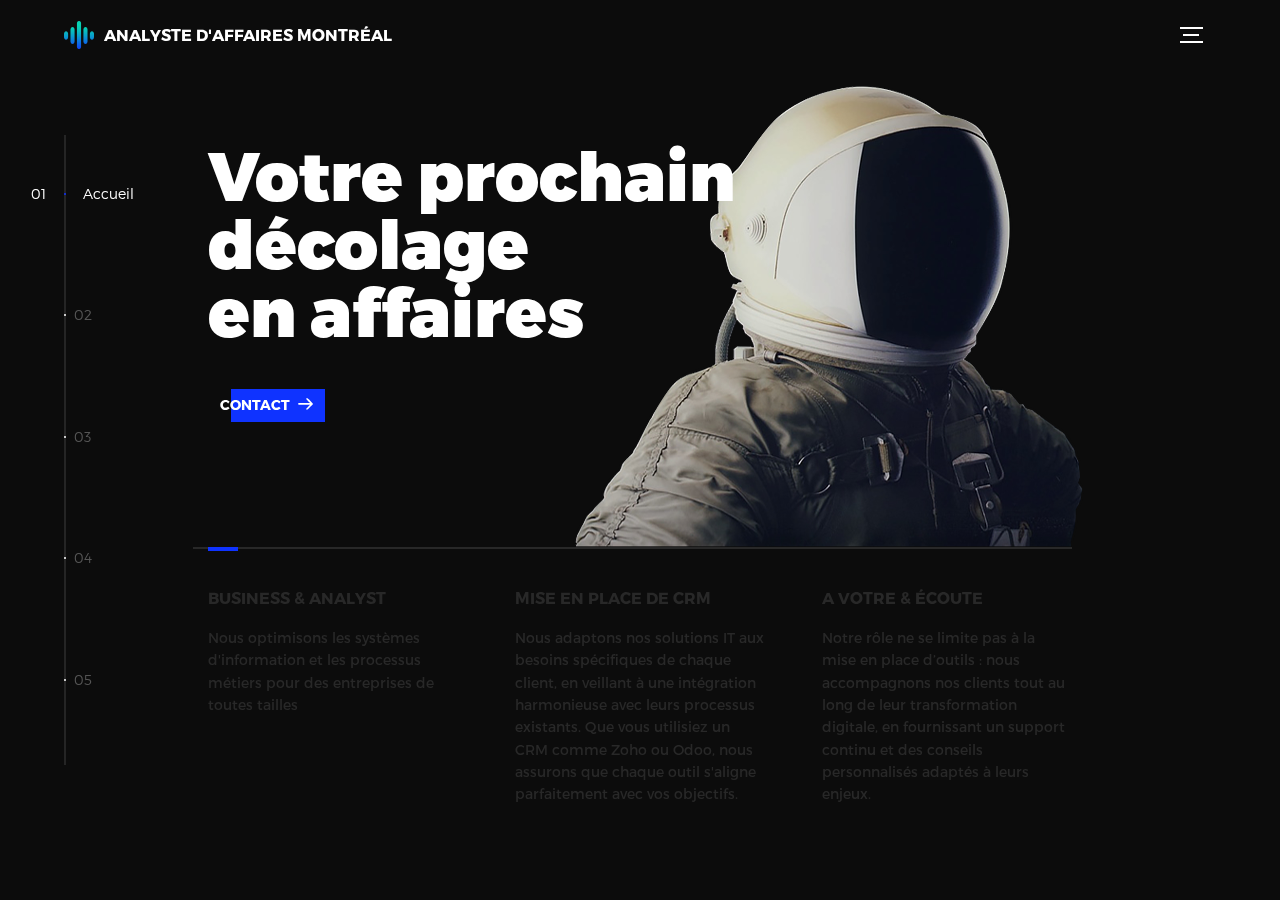
==== index.html @ 69282210 "Add files via upload" ====
<!DOCTYPE html>
<html lang="Fr">
<head>
  <script src="https://cdn-eu.pagesense.io/js/20104296096/259f0558a5354e7eaf4dfadb2c120dd2.js"></script>
  <title>Analyste d'affaires et management des données</title>
  <meta charset="utf-8">
  <meta name="viewport" content="width=device-width, initial-scale=1">
  <meta http-equiv="X-UA-Compatible" content="IE=edge">
  <meta name="description" content="Optimisation des données, business analyst, génération de leads, mise en place de CRM">
  <meta name="keywords" content="global, template, html, sass, jquery">
  <meta name="author" content="Bucky Maler">
  <link rel="icon" href="assets/img/favicon.png">
  <link rel="stylesheet" href="assets/css/main.css">
  <!-- Google tag (gtag.js) -->
<script async src="https://www.googletagmanager.com/gtag/js?id=AW-10962901552">
</script>
<script>
  window.dataLayer = window.dataLayer || [];
  function gtag(){dataLayer.push(arguments);}
  gtag('js', new Date());

  gtag('config', 'AW-10962901552');
</script>
</head>
<body>

<!-- notification for small viewports and landscape oriented smartphones -->
<div class="device-notification">
  <a class="device-notification--logo" href="#0">
    <img src="assets/img/favicon.png" alt="Global">
    <p>Analyste d'affaires
      Montréal</p>
  </a>
  <p class="device-notification--message">Nous proposons un accompagnement dans l'optimisation des données et la mise en place stratégique.</p>
</div>

<div class="perspective effect-rotate-left">
  <div class="container"><div class="outer-nav--return"></div>
    <div id="viewport" class="l-viewport">
      <div class="l-wrapper">
        <header class="header">
          <a class="header--logo" href="#0">
            <img src="assets/img/logo.png" alt="Global">
            <p>Analyste d'affaires
     Montréal</p>
          </a>
          <button class="header--cta cta">Contact</button>
          <div class="header--nav-toggle">
            <span></span>
          </div>
        </header>
        <nav class="l-side-nav">
          <ul class="side-nav">
            <li class="is-active"><span>Accueil</span></li>
            <li><span>Notre travail</span></li>
            <li><span>A propos</span></li>
            <li><span>Contact</span></li>
            <li><span>Nous embaucher</span></li>
          </ul>
        </nav>
        <ul class="l-main-content main-content">
          <li class="l-section section section--is-active">
            <div class="intro">
              <div class="intro--banner">
                <h1>Votre prochain<br>décolage<br>en affaires</h1>
                <button class="cta">Contact
                  <svg version="1.1" id="Layer_1" xmlns="http://www.w3.org/2000/svg" xmlns:xlink="http://www.w3.org/1999/xlink" x="0px" y="0px" viewBox="0 0 150 118" style="enable-background:new 0 0 150 118;" xml:space="preserve">
                  <g transform="translate(0.000000,118.000000) scale(0.100000,-0.100000)">
                    <path d="M870,1167c-34-17-55-57-46-90c3-15,81-100,194-211l187-185l-565-1c-431,0-571-3-590-13c-55-28-64-94-18-137c21-20,33-20,597-20h575l-192-193C800,103,794,94,849,39c20-20,39-29,61-29c28,0,63,30,298,262c147,144,272,271,279,282c30,51,23,60-219,304C947,1180,926,1196,870,1167z"/>
                  </g>
                  </svg>
                  <span class="btn-background"></span>
                </button>
                <img src="assets/img/introduction-visual.png" alt="Welcome">
              </div>
              <div class="intro--options">
                <a href="#0">
                  <h3>Business &amp; Analyst</h3>
                  <p> Nous optimisons les systèmes d'information et les processus métiers pour des entreprises de toutes tailles</p>
                </a>
                <a href="#0">
                  <h3>Mise en place de CRM </h3>
                  <p>Nous adaptons nos solutions IT aux besoins spécifiques de chaque client, en veillant à une intégration harmonieuse avec leurs processus existants. Que vous utilisiez un CRM comme Zoho ou Odoo, nous assurons que chaque outil s'aligne parfaitement avec vos objectifs.</p>
                </a>
                <a href="#0">
                  <h3>A votre &amp; écoute</h3>
                  <p>Notre rôle ne se limite pas à la mise en place d’outils : nous accompagnons nos clients tout au long de leur transformation digitale, en fournissant un support continu et des conseils personnalisés adaptés à leurs enjeux.</p>
                </a>
                
              </div>
            </div>
          </li>
          <li class="l-section section">
            <div class="work">
              <h2>Selected work</h2>
              <div class="work--lockup">
                <ul class="slider">
                  <li class="slider--item slider--item-left">
                    <a href="#0">
                      <div class="slider--item-image">
                        <img src="assets/img/space.jpg" alt="Space into CRM">
                      </div>
                      <p class="slider--item-title">Data Management</p>
                      <p class="slider--item-description">Optimisez la gestion de vos données avec notre service de data management. Nous collectons, structurons et sécurisons vos informations pour améliorer votre prise de décision. Grâce à des solutions avancées, exploitez pleinement votre data et gagnez en efficacité, en conformité et en performance pour une stratégie plus intelligente</p>
                    </a>
                  </li>
                  <li class="slider--item slider--item-center">
                    <a href="#0">
                      <div class="slider--item-image">
                        <img src="assets/img/telescopic-mirror-74034_1280.jpg" alt="Metiew and Smith">
                      </div>
                      <p class="slider--item-title">Génération de leads</p>
                      <p class="slider--item-description">Notre service de génération de leads vous aide à attirer des prospects qualifiés grâce à des stratégies innovantes. Nous utilisons le marketing digital, l’automatisation et des analyses précises pour optimiser votre acquisition client. Boostez votre croissance avec des leads pertinents et augmentez votre taux de conversion efficacement.</p>
                    </a>
                  </li>
                  <li class="slider--item slider--item-right">
                    <a href="#0">
                      <div class="slider--item-image">
                        <img src="assets/img/work-alex-nowak.jpg" alt="Alex Nowak">
                      </div>
                      <p class="slider--item-title">Implémentation d'outil</p>
                      <p class="slider--item-description">Facilitez la gestion de votre relation client avec notre service d’implémentation de CRM. Nous intégrons la solution adaptée à vos besoins, optimisons vos processus et formons vos équipes. Gagnez en efficacité, centralisez vos données et améliorez l’expérience client pour booster votre croissance</p>
                    </a>
                  </li>
                </ul>
                <div class="slider--prev">
                  <svg version="1.1" id="Layer_1" xmlns="http://www.w3.org/2000/svg" xmlns:xlink="http://www.w3.org/1999/xlink" x="0px" y="0px"
                  viewBox="0 0 150 118" style="enable-background:new 0 0 150 118;" xml:space="preserve">
                  <g transform="translate(0.000000,118.000000) scale(0.100000,-0.100000)">
                    <path d="M561,1169C525,1155,10,640,3,612c-3-13,1-36,8-52c8-15,134-145,281-289C527,41,562,10,590,10c22,0,41,9,61,29
                    c55,55,49,64-163,278L296,510h575c564,0,576,0,597,20c46,43,37,109-18,137c-19,10-159,13-590,13l-565,1l182,180
                    c101,99,187,188,193,199c16,30,12,57-12,84C631,1174,595,1183,561,1169z"/>
                  </g>
                  </svg>
                </div>
                <div class="slider--next">
                  <svg version="1.1" id="Layer_1" xmlns="http://www.w3.org/2000/svg" xmlns:xlink="http://www.w3.org/1999/xlink" x="0px" y="0px" viewBox="0 0 150 118" style="enable-background:new 0 0 150 118;" xml:space="preserve">
                  <g transform="translate(0.000000,118.000000) scale(0.100000,-0.100000)">
                    <path d="M870,1167c-34-17-55-57-46-90c3-15,81-100,194-211l187-185l-565-1c-431,0-571-3-590-13c-55-28-64-94-18-137c21-20,33-20,597-20h575l-192-193C800,103,794,94,849,39c20-20,39-29,61-29c28,0,63,30,298,262c147,144,272,271,279,282c30,51,23,60-219,304C947,1180,926,1196,870,1167z"/>
                  </g>
                  </svg>
                </div>
              </div>
            </div>
          </li>
          <li class="l-section section">
            <div class="about">
              <div class="about--banner">
                <h2>Nous<br>voulons<br>offrir<br>la donnée à tous</h2>
                <p>Nous sommes un regroupement de travailleurs autonomes engagés dans la démocratisation des données et l'innovation numérique. Notre mission est de rendre les technologies accessibles et performantes pour tous les types d'entreprises.</p>
                  <span>
                    <svg version="1.1" id="Layer_1" xmlns="http://www.w3.org/2000/svg" xmlns:xlink="http://www.w3.org/1999/xlink" x="0px" y="0px" viewBox="0 0 150 118" style="enable-background:new 0 0 150 118;" xml:space="preserve">
                    <g transform="translate(0.000000,118.000000) scale(0.100000,-0.100000)">
                      <path d="M870,1167c-34-17-55-57-46-90c3-15,81-100,194-211l187-185l-565-1c-431,0-571-3-590-13c-55-28-64-94-18-137c21-20,33-20,597-20h575l-192-193C800,103,794,94,849,39c20-20,39-29,61-29c28,0,63,30,298,262c147,144,272,271,279,282c30,51,23,60-219,304C947,1180,926,1196,870,1167z"/>
                    </g>
                    </svg>
                  </span>
                </a>
               <!--<img src="assets/img/about-visual.png" alt="About Us">--> 
              </div>
              <div class="about--options">
                <a href="#0">
                  <h3>Libre</h3>
                </a>
                <a href="#0">
                  <h3>Accessible </h3>
                </a>
                <a href="#0">
                  <h3>Ordonnée</h3>
                </a>
              </div>
            </div>
          </li>
          <li class="l-section section">
            <div class="contact">
              <div class="contact--lockup">
                <div class="modal">
                  <div class="modal--information">
                    <p>Analyste d'affaires Montreal</p>
                    <p>Montréal, Québec</p>
                    <a href="mailto:contact@analyzeandmanage.ca">contact@analyzeandmanage.ca</a>
                    <a href="tel:+1 438 238 9850">+1 438 238 9850</a>
                  </div>
                  <ul class="modal--options">
                    <!--<a href="#0">Bēhance</a></li>
                    <li><a href="#0">dribbble</a></li>
                    -->
                    <li><a href="mailto:contact@analyzeandmanage.ca">Contact Us</a></li>
                  </ul>
                </div>
              </div>
            </div>
          </li>
          <li class="l-section section">
            <div class="hire">
              <!-- checkout formspree.io for easy form setup -->

                <div id="zf_div_brzHd9XCqYKtQA5O-N_hSaB3RlD0xOIyDpKT5Q_lZ30"></div><script type="text/javascript">(function() {
                  try{
                  var f = document.createElement("iframe");
                  f.src = 'https://forms.zohopublic.eu/contactanalyzea1/form/BastienandCo/formperma/brzHd9XCqYKtQA5O-N_hSaB3RlD0xOIyDpKT5Q_lZ30?zf_rszfm=1';
                  f.style.border="none";
                  f.style.height="864px";
                  f.style.width="90%";
                  f.style.transition="all 0.5s ease";
                  f.setAttribute("aria-label", 'Bastien\x20and\x20Co.');
                  
                  var d = document.getElementById("zf_div_brzHd9XCqYKtQA5O-N_hSaB3RlD0xOIyDpKT5Q_lZ30");
                  d.appendChild(f);
                  window.addEventListener('message', function (){
                  var evntData = event.data;
                  if( evntData && evntData.constructor == String ){
                  var zf_ifrm_data = evntData.split("|");
                  if ( zf_ifrm_data.length == 2 || zf_ifrm_data.length == 3 ) {
                  var zf_perma = zf_ifrm_data[0];
                  var zf_ifrm_ht_nw = ( parseInt(zf_ifrm_data[1], 10) + 15 ) + "px";
                  var iframe = document.getElementById("zf_div_brzHd9XCqYKtQA5O-N_hSaB3RlD0xOIyDpKT5Q_lZ30").getElementsByTagName("iframe")[0];
                  if ( (iframe.src).indexOf('formperma') > 0 && (iframe.src).indexOf(zf_perma) > 0 ) {
                  var prevIframeHeight = iframe.style.height;
                  var zf_tout = false;
                  if( zf_ifrm_data.length == 3 ) {
                  iframe.scrollIntoView();
                  zf_tout = true;
                  }
                  if ( prevIframeHeight != zf_ifrm_ht_nw ) {
                  if( zf_tout ) {
                  setTimeout(function(){
                  iframe.style.height = zf_ifrm_ht_nw;
                  },500);
                  } else {
                  iframe.style.height = zf_ifrm_ht_nw;
                  }
                  }
                  }
                  }
                  }
                  }, false);
                  }catch(e){}
                  })();</script>

            </div>
          </li>
        </ul>
      </div>
    </div>
  </div>
  <ul class="outer-nav">
    <li class="is-active">Accueil</li>
    <li>Notre travail</li>
    <li>A propos</li>
    <li>Contact</li>
    <li>Nous embaucher</li>
  </ul>
</div>

<script src="https://ajax.googleapis.com/ajax/libs/jquery/2.2.4/jquery.min.js"></script>
<script>window.jQuery || document.write('<script src="assets/js/vendor/jquery-2.2.4.min.js"><\/script>')</script>
<script src="assets/js/functions-min.js"></script>
</body>
</html>
---- assets/css/main.css ----
@font-face{font-family:'Montserrat';src:url("fonts/Montserrat-Black.eot");src:local("☺"),url("fonts/Montserrat-Black.woff") format("woff"),url("fonts/Montserrat-Black.ttf") format("truetype"),url("fonts/Montserrat-Black.svg") format("svg");font-weight:900;font-style:normal}@font-face{font-family:'Montserrat';src:url("fonts/Montserrat-Bold.eot");src:local("☺"),url("fonts/Montserrat-Bold.woff") format("woff"),url("fonts/Montserrat-Bold.ttf") format("truetype"),url("fonts/Montserrat-Bold.svg") format("svg");font-weight:700;font-style:normal}@font-face{font-family:'Montserrat';src:url("fonts/Montserrat-Regular.eot");src:local("☺"),url("fonts/Montserrat-Regular.woff") format("woff"),url("fonts/Montserrat-Regular.ttf") format("truetype"),url("fonts/Montserrat-Regular.svg") format("svg");font-weight:400;font-style:normal}@font-face{font-family:'Montserrat';src:url("fonts/Montserrat-Light.eot");src:local("☺"),url("fonts/Montserrat-Light.woff") format("woff"),url("fonts/Montserrat-Light.ttf") format("truetype"),url("fonts/Montserrat-Light.svg") format("svg");font-weight:300;font-style:normal}/*! normalize.css v3.0.2 | MIT License | git.io/normalize */html{font-family:sans-serif;-ms-text-size-adjust:100%;-webkit-text-size-adjust:100%}body{margin:0}article,aside,details,figcaption,figure,footer,header,hgroup,main,menu,nav,section,summary{display:block}audio,canvas,progress,video{display:inline-block;vertical-align:baseline}audio:not([controls]){display:none;height:0}[hidden],template{display:none}a{background-color:transparent}a:active,a:hover{outline:0}abbr[title]{border-bottom:1px dotted}b,strong{font-weight:bold}dfn{font-style:italic}h1{font-size:2em;margin:0.67em 0}mark{background:#ff0;color:#000}small{font-size:80%}sub,sup{font-size:75%;line-height:0;position:relative;vertical-align:baseline}sup{top:-0.5em}sub{bottom:-0.25em}img{border:0}svg:not(:root){overflow:hidden}figure{margin:1em 40px}hr{box-sizing:content-box;height:0}pre{overflow:auto}code,kbd,pre,samp{font-family:monospace, monospace;font-size:1em}button,input,optgroup,select,textarea{color:inherit;font:inherit;margin:0}button{overflow:visible}button,select{text-transform:none}button,html input[type="button"],input[type="reset"],input[type="submit"]{-webkit-appearance:button;cursor:pointer}button[disabled],html input[disabled]{cursor:default}button::-moz-focus-inner,input::-moz-focus-inner{border:0;padding:0}input{line-height:normal}input[type="checkbox"],input[type="radio"]{box-sizing:border-box;padding:0}input[type="number"]::-webkit-inner-spin-button,input[type="number"]::-webkit-outer-spin-button{height:auto}input[type="search"]{-webkit-appearance:textfield;box-sizing:content-box}input[type="search"]::-webkit-search-cancel-button,input[type="search"]::-webkit-search-decoration{-webkit-appearance:none}fieldset{border:1px solid #c0c0c0;margin:0 2px;padding:0.35em 0.625em 0.75em}legend{border:0;padding:0}textarea{overflow:auto}optgroup{font-weight:bold}table{border-collapse:collapse;border-spacing:0}td,th{padding:0}::-moz-selection{background:#FFF498}::selection{background:#FFF498}::-moz-selection{background:#FFF498}img::-moz-selection{background:transparent}img::selection{background:transparent}img::-moz-selection{background:transparent}body{-webkit-tap-highlight-color:#FFF498}body{background-color:#0c0c0c;font-size:14px;line-height:1.6;font-family:"Montserrat",sans-serif;color:#fff;-webkit-font-smoothing:antialiased;-webkit-text-size-adjust:100%}.l-viewport{position:relative;width:100%;height:100vh;box-shadow:0 0 45px 5px rgba(0,0,0,0.85);overflow:hidden}.l-wrapper{position:relative;width:1440px;max-width:90%;height:100%;margin:0 auto}.l-side-nav{position:absolute;left:0;display:-webkit-box;display:-webkit-flex;display:-ms-flexbox;display:flex;height:100%;-webkit-box-align:center;-webkit-align-items:center;-ms-flex-align:center;align-items:center}.l-side-nav::before{content:"";position:absolute;top:50%;left:0;-webkit-transform:translateY(-50%);transform:translateY(-50%);width:2px;height:70%;max-height:750px;background-color:#555;opacity:.35;z-index:10}@media (max-width: 1180px){.l-side-nav{display:none}}.l-main-content{position:relative;width:100%;height:100%;margin:0;padding:0;list-style:none}.l-section{position:absolute;width:100%;height:100%}.device-notification{display:none;position:fixed;top:0;left:0;width:100%;height:100%;-webkit-box-orient:vertical;-webkit-box-direction:normal;-webkit-flex-direction:column;-ms-flex-direction:column;flex-direction:column;-webkit-box-align:center;-webkit-align-items:center;-ms-flex-align:center;-ms-grid-row-align:center;align-items:center;-webkit-box-pack:center;-webkit-justify-content:center;-ms-flex-pack:center;justify-content:center;background-color:#0c0c0c;z-index:12}.device-notification--logo{display:-webkit-box;display:-webkit-flex;display:-ms-flexbox;display:flex;-webkit-box-align:center;-webkit-align-items:center;-ms-flex-align:center;align-items:center;text-decoration:none;color:#fff}.device-notification--logo p{margin:0 0 0 10px;font-size:16px;font-weight:700;text-transform:uppercase}.device-notification--message{width:70%;margin:30px 0 0 0;font-weight:700;text-align:center}@media (max-width: 767px) and (min-width: 601px) and (max-height: 680px){.device-notification{display:-webkit-box;display:-webkit-flex;display:-ms-flexbox;display:flex}}@media (max-width: 600px) and (min-width: 480px) and (max-height: 580px){.device-notification{display:-webkit-box;display:-webkit-flex;display:-ms-flexbox;display:flex}}@media (max-width: 736px) and (min-width: 360px) and (orientation: landscape){.device-notification{display:-webkit-box;display:-webkit-flex;display:-ms-flexbox;display:flex}}@media(max-width: 359px){.device-notification{display:-webkit-box;display:-webkit-flex;display:-ms-flexbox;display:flex}}.section{opacity:0;visibility:hidden;-webkit-transition:opacity .4s ease-in-out,visibility 0s .4s;transition:opacity .4s ease-in-out,visibility 0s .4s}.section--is-active{opacity:1;visibility:visible;z-index:1;-webkit-transition:opacity .4s ease-in-out .4s;transition:opacity .4s ease-in-out .4s}.section--next{-webkit-transform:translateY(-45px);transform:translateY(-45px);-webkit-transition:-webkit-transform .4s ease-in-out;transition:-webkit-transform .4s ease-in-out;transition:transform .4s ease-in-out;transition:transform .4s ease-in-out, -webkit-transform .4s ease-in-out}.section--prev{-webkit-transform:translateY(45px);transform:translateY(45px);-webkit-transition:-webkit-transform .4s ease-in-out;transition:-webkit-transform .4s ease-in-out;transition:transform .4s ease-in-out;transition:transform .4s ease-in-out, -webkit-transform .4s ease-in-out}.header{position:absolute;top:0;left:0;display:-webkit-box;display:-webkit-flex;display:-ms-flexbox;display:flex;width:100%;height:70px;-webkit-box-align:center;-webkit-align-items:center;-ms-flex-align:center;align-items:center;-webkit-box-pack:justify;-webkit-justify-content:space-between;-ms-flex-pack:justify;justify-content:space-between;z-index:10}.header--logo{display:-webkit-box;display:-webkit-flex;display:-ms-flexbox;display:flex;-webkit-box-align:center;-webkit-align-items:center;-ms-flex-align:center;align-items:center;text-decoration:none;color:#fff}.header--logo p{margin:0 0 0 10px;font-size:16px;font-weight:700;text-transform:uppercase}.header--nav-toggle{display:-webkit-box;display:-webkit-flex;display:-ms-flexbox;display:flex;width:50px;height:50px;-webkit-box-orient:vertical;-webkit-box-direction:normal;-webkit-flex-direction:column;-ms-flex-direction:column;flex-direction:column;-webkit-box-align:center;-webkit-align-items:center;-ms-flex-align:center;align-items:center;-webkit-box-pack:center;-webkit-justify-content:center;-ms-flex-pack:center;justify-content:center;cursor:pointer}.header--nav-toggle span,.header--nav-toggle::before,.header--nav-toggle::after{content:"";position:relative;width:16px;height:2px;background-color:#fff}.header--nav-toggle::before{bottom:5px;width:23px}.header--nav-toggle::after{top:5px;width:23px}.header--cta{position:absolute;top:50%;left:50%;-webkit-transform:translate(-50%, -50%);transform:translate(-50%, -50%);padding:0 20px;line-height:30px;text-decoration:none;color:#fff;font-weight:700;text-transform:uppercase;background-color:#0f33ff;border:none;opacity:0;visibility:hidden;-webkit-transition:opacity .4s ease-in-out,visibility 0s .4s;transition:opacity .4s ease-in-out,visibility 0s .4s}.header--cta:focus{outline:none}.header--cta.is-active{opacity:1;visibility:visible;-webkit-transition:opacity .4s ease-in-out .4s;transition:opacity .4s ease-in-out .4s}@media (max-width: 767px){.header--cta{display:none}}.side-nav{position:relative;display:-webkit-box;display:-webkit-flex;display:-ms-flexbox;display:flex;width:100px;height:70%;max-height:750px;-webkit-box-orient:vertical;-webkit-box-direction:normal;-webkit-flex-direction:column;-ms-flex-direction:column;flex-direction:column;-webkit-justify-content:space-around;-ms-flex-pack:distribute;justify-content:space-around;margin:0;padding:0;list-style-position:inside;z-index:10}.side-nav>li{position:relative;top:-5px;color:#fff;font-size:6px;cursor:pointer}.side-nav>li span{position:relative;top:3px;left:10px;color:#fff;font-size:14px;font-weight:300;opacity:0;visibility:hidden}.side-nav>li::before{position:absolute;top:3px;left:10px;color:#555;font-size:14px;font-weight:300}.side-nav li:nth-child(1)::before{content:"01"}.side-nav li:nth-child(2)::before{content:"02"}.side-nav li:nth-child(3)::before{content:"03"}.side-nav li:nth-child(4)::before{content:"04"}.side-nav li:nth-child(5)::before{content:"05"}.side-nav li.is-active{color:#0f33ff;-webkit-transition:color .4s ease-in-out;transition:color .4s ease-in-out}.side-nav li.is-active span{opacity:1;visibility:visible;-webkit-transition:opacity .4s ease-in-out;transition:opacity .4s ease-in-out}.side-nav li.is-active::before{left:-33px;color:#fff}.intro{position:relative;display:-webkit-box;display:-webkit-flex;display:-ms-flexbox;display:flex;width:900px;max-width:75%;height:100%;-webkit-box-orient:vertical;-webkit-box-direction:normal;-webkit-flex-direction:column;-ms-flex-direction:column;flex-direction:column;-webkit-box-pack:center;-webkit-justify-content:center;-ms-flex-pack:center;justify-content:center;margin:0 auto}@media (max-width: 1180px){.intro{max-width:100%}}.intro--banner{position:relative;height:475px}.intro--banner::before{content:"";position:absolute;bottom:20px;left:-15px;right:0;height:2px;background-color:#282828}.intro--banner::after{content:"";position:absolute;bottom:18px;left:0;width:30px;height:4px;background-color:#0f33ff}.intro--banner h1{position:relative;font-size:68px;font-weight:900;line-height:1;z-index:1}.intro--banner button{position:relative;padding:5px 17px 5px 12px;font-weight:700;text-transform:uppercase;background-color:transparent;border:none}.intro--banner button .btn-background{position:absolute;top:0;left:23px;right:0;height:100%;background-color:#0f33ff;z-index:-1;-webkit-transition:left .2s ease-in-out;transition:left .2s ease-in-out}.intro--banner button:hover .btn-background{left:0}.intro--banner button:focus{outline:none}.intro--banner button svg{position:relative;left:5px;width:15px;fill:#fff}.intro--banner img{position:absolute;bottom:21px;right:-12px}.intro--options{display:-webkit-box;display:-webkit-flex;display:-ms-flexbox;display:flex;-webkit-box-pack:justify;-webkit-justify-content:space-between;-ms-flex-pack:justify;justify-content:space-between;margin:0;padding:0;list-style:none}.intro--options>a{max-width:250px;text-decoration:none;color:#282828;-webkit-transition:color .2s ease-in-out;transition:color .2s ease-in-out}.intro--options>a:hover{color:#fff}.intro--options h3{font-size:16px;text-transform:uppercase}.intro--options p{margin-bottom:0}@media (max-width: 900px){.intro--banner{height:380px}.intro--banner h1{font-size:55px}.intro--banner img{width:430px}.intro--options>a{margin-right:30px}.intro--options>a:last-child{margin-right:0}}@media (max-width: 767px){.intro--banner{height:305px}.intro--banner h1{font-size:44px}.intro--banner img{width:330px}.intro--options{display:block}.intro--options>a{display:block;max-width:100%;margin:0 0 30px 0}.intro--options>a:last-child{margin-bottom:0}}@media (max-width: 600px){.intro--banner{height:360px}.intro--banner h1{font-size:55px}.intro--banner img{display:none}}@media (max-width: 600px) and (max-height: 750px){.intro--banner{height:auto}.intro--banner::before,.intro--banner::after{display:none}.intro--banner h1{margin-top:0}.intro--options{display:none}}.work{position:relative;display:-webkit-box;display:-webkit-flex;display:-ms-flexbox;display:flex;width:960px;max-width:80%;height:100%;-webkit-box-orient:vertical;-webkit-box-direction:normal;-webkit-flex-direction:column;-ms-flex-direction:column;flex-direction:column;-webkit-box-pack:center;-webkit-justify-content:center;-ms-flex-pack:center;justify-content:center;margin:0 auto}@media (max-width: 1180px){.work{max-width:100%}}.work h2{margin:0 0 20px 0;font-size:30px;text-align:center}.work--lockup{position:relative}.work--lockup .slider{position:relative;display:-webkit-box;display:-webkit-flex;display:-ms-flexbox;display:flex;width:80%;margin:0 auto;padding:0;list-style:none}.work--lockup .slider--item{position:absolute;display:none;text-align:center}.work--lockup .slider--item a{text-decoration:none;color:#858585}.work--lockup .slider--item-title{margin-top:10px;font-size:12px;font-weight:700;text-transform:uppercase}.work--lockup .slider--item-description{display:none;max-width:250px;margin:0 auto}.work--lockup .slider--item-image{width:150px;height:150px;margin:0 auto;border-radius:50%;overflow:hidden}.work--lockup .slider--item-image img{width:100%}.work--lockup .slider--item-left{top:50%;left:0;-webkit-transform:translateY(-50%);transform:translateY(-50%);display:block}.work--lockup .slider--item-right{top:50%;right:0;-webkit-transform:translateY(-50%);transform:translateY(-50%);display:block}.work--lockup .slider--item-center{position:relative;top:30px;left:50%;-webkit-transform:translateX(-50%);transform:translateX(-50%);display:block}.work--lockup .slider--item-center a{color:#fff}.work--lockup .slider--item-center .slider--item-title{margin-top:25px;font-size:16px}.work--lockup .slider--item-center .slider--item-description{display:block}.work--lockup .slider--item-center .slider--item-image{width:300px;height:300px}.work--lockup .slider--next,.work--lockup .slider--prev{position:absolute;top:160px;display:-webkit-box;display:-webkit-flex;display:-ms-flexbox;display:flex;width:50px;height:50px;-webkit-box-align:center;-webkit-align-items:center;-ms-flex-align:center;align-items:center;-webkit-box-pack:center;-webkit-justify-content:center;-ms-flex-pack:center;justify-content:center;background-color:#282828;border-radius:50%;cursor:pointer}.work--lockup .slider--next svg,.work--lockup .slider--prev svg{width:20px;fill:#fff}.work--lockup .slider--next{right:0}.work--lockup .slider--prev{left:0}@media (max-width: 900px){.work--lockup .slider--item-image{width:120px;height:120px}.work--lockup .slider--item-center .slider--item-image{width:240px;height:240px}.work--lockup .slider--next,.work--lockup .slider--prev{top:130px}}@media (max-width: 767px){.work--lockup .slider{width:75%}.work--lockup .slider--item-image{width:90px;height:90px}.work--lockup .slider--item-center .slider--item-image{width:190px;height:190px}.work--lockup .slider--next,.work--lockup .slider--prev{top:105px}}@media (max-width: 600px){.work--lockup .slider{width:auto}.work--lockup .slider--item-left,.work--lockup .slider--item-right{display:none}}.about{position:relative;display:-webkit-box;display:-webkit-flex;display:-ms-flexbox;display:flex;width:900px;max-width:75%;height:100%;-webkit-box-orient:vertical;-webkit-box-direction:normal;-webkit-flex-direction:column;-ms-flex-direction:column;flex-direction:column;-webkit-box-pack:center;-webkit-justify-content:center;-ms-flex-pack:center;justify-content:center;margin:0 auto}@media (max-width: 1180px){.about{max-width:100%}}.about--banner{position:relative;height:475px}.about--banner::before{content:"";position:absolute;top:20px;left:200px;-webkit-transform:rotate(-25deg);transform:rotate(-25deg);border:5px solid #0f33ff;border-right-color:transparent;border-bottom-color:transparent}.about--banner::after{content:"";position:absolute;top:75px;left:400px;-webkit-transform:rotate(45deg);transform:rotate(45deg);width:10px;height:10px;background-color:#0f33ff}.about--banner h2{position:relative;margin-top:35px;font-size:68px;font-weight:900;line-height:1;z-index:1}.about--banner h2::before{content:"";position:absolute;top:60px;left:268px;width:30px;height:30px;background-color:#0f33ff;border-radius:50%}.about--banner h2::after{content:"";position:absolute;top:255px;left:255px;width:10px;height:10px;background-color:#0f33ff}.about--banner a{padding:5px 17px 5px 0;text-decoration:none;color:#fff;font-weight:700;text-transform:uppercase;background-color:transparent}.about--banner a:hover svg{left:10px}.about--banner a svg{position:relative;left:5px;width:15px;fill:#fff;-webkit-transition:left .2s ease-in-out;transition:left .2s ease-in-out}.about--banner img{position:absolute;bottom:-90px;right:-12px}.about--options{display:-webkit-box;display:-webkit-flex;display:-ms-flexbox;display:flex;max-width:600px;-webkit-box-pack:justify;-webkit-justify-content:space-between;-ms-flex-pack:justify;justify-content:space-between;margin:0;padding:0;list-style:none}.about--options>a{position:relative;width:150px;height:75px;text-decoration:none;color:#fff;border:10px solid #0f33ff;background-position:center;background-size:cover;background-repeat:no-repeat}.about--options>a:nth-child(1){background-image:url("../img/about-winners.jpg")}.about--options>a:nth-child(2){background-image:url("../img/about-philosophy.jpg")}.about--options>a:nth-child(3){background-image:url("../img/about-history.jpg")}.about--options>a:hover h3{bottom:-50px}.about--options h3{position:absolute;bottom:-38px;left:10px;font-size:16px;text-transform:uppercase;-webkit-transition:bottom .2s ease-in-out,left .2s ease-in-out;transition:bottom .2s ease-in-out,left .2s ease-in-out}@media (max-width: 767px){.about--banner{height:305px}.about--banner::before{top:0;left:125px}.about--banner::after{top:35px;left:260px}.about--banner h2{margin-top:10px;font-size:44px}.about--banner h2::before{top:28px;left:168px}.about--banner h2::after{top:163px;left:163px}.about--banner img{width:315px}}@media (max-width: 600px){.about--banner{height:auto}.about--banner::before{left:155px}.about--banner::after{left:310px}.about--banner h2{margin-top:0;font-size:55px}.about--banner h2::before{top:43px;left:214px}.about--banner h2::after{top:205px;left:205px}.about--banner img{display:none}.about--options{display:none}}.contact{position:fixed;top:0;left:0;width:100%;height:100%;background-image:url("../img/test.png");background-position:center;background-size:cover;background-repeat:no-repeat}.contact--lockup{position:relative;display:-webkit-box;display:-webkit-flex;display:-ms-flexbox;display:flex;width:900px;max-width:75%;height:100%;-webkit-box-align:center;-webkit-align-items:center;-ms-flex-align:center;align-items:center;-webkit-box-pack:end;-webkit-justify-content:flex-end;-ms-flex-pack:end;justify-content:flex-end;margin:0 auto}@media (max-width: 1180px){.contact--lockup{max-width:90%}}@media (max-width: 767px){.contact--lockup{-webkit-box-pack:center;-webkit-justify-content:center;-ms-flex-pack:center;justify-content:center}}.contact--lockup .modal{padding:45px 45px;text-align:center;background-color:#0c0c0c;box-shadow:0 0 30px 0 rgba(0,0,0,0.75)}.contact--lockup .modal--information p,.contact--lockup .modal--information a{display:block;margin:14px 0;text-decoration:none;color:#fff;font-weight:700}.contact--lockup .modal--information p{margin-top:0}.contact--lockup .modal--options{margin:0;padding:0;list-style:none}.contact--lockup .modal--options>li{width:130px;margin:0 auto 25px auto}.contact--lockup .modal--options li:nth-child(1){background-color:#1769ff}.contact--lockup .modal--options li:nth-child(2){background-color:#ea4c89}.contact--lockup .modal--options li:nth-child(3){margin-bottom:0;background-color:#0f33ff;text-transform:uppercase}.contact--lockup .modal--options a{display:block;width:100%;padding:8px 0;text-decoration:none;color:#fff;font-weight:700}.hire{position:relative;display:-webkit-box;display:-webkit-flex;display:-ms-flexbox;display:flex;width:700px;max-width:75%;height:100%;-webkit-box-orient:vertical;-webkit-box-direction:normal;-webkit-flex-direction:column;-ms-flex-direction:column;flex-direction:column;-webkit-box-pack:center;-webkit-justify-content:center;-ms-flex-pack:center;justify-content:center;margin:0 auto}@media (max-width: 1180px){.hire{max-width:100%}}.hire h2{margin:0 0 20px 0;font-size:30px;text-align:center}.work-request{display:-webkit-box;display:-webkit-flex;display:-ms-flexbox;display:flex;width:100%;-webkit-box-orient:vertical;-webkit-box-direction:normal;-webkit-flex-direction:column;-ms-flex-direction:column;flex-direction:column;-webkit-box-align:center;-webkit-align-items:center;-ms-flex-align:center;align-items:center;color:#fff}.work-request input[type="submit"]{width:400px;max-width:100%;line-height:50px;font-size:16px;font-weight:700;text-transform:uppercase;background-color:#0f33ff;border:none;border-radius:0}.work-request input[type="submit"]:focus{outline:none}.work-request--options{display:-webkit-box;display:-webkit-flex;display:-ms-flexbox;display:flex;width:100%;-webkit-box-orient:vertical;-webkit-box-direction:normal;-webkit-flex-direction:column;-ms-flex-direction:column;flex-direction:column;-webkit-box-align:center;-webkit-align-items:center;-ms-flex-align:center;align-items:center;margin:30px 0}.work-request--options .options-a{display:-webkit-box;display:-webkit-flex;display:-ms-flexbox;display:flex;width:100%;-webkit-box-pack:justify;-webkit-justify-content:space-between;-ms-flex-pack:justify;justify-content:space-between}.work-request--options .options-b{display:-webkit-box;display:-webkit-flex;display:-ms-flexbox;display:flex;width:72%;-webkit-flex-wrap:wrap;-ms-flex-wrap:wrap;flex-wrap:wrap;-webkit-justify-content:space-around;-ms-flex-pack:distribute;justify-content:space-around}.work-request--options label{display:block;width:200px;margin-bottom:30px;line-height:50px;font-size:16px;font-weight:700;text-align:center;border:2px solid #fff;cursor:pointer;-webkit-transition:background-color .2s ease-in-out,border-color .2s ease-in-out;transition:background-color .2s ease-in-out,border-color .2s ease-in-out}.work-request--options label svg{position:relative;left:-5px;width:0;fill:#fff;-webkit-transition:width .2s ease-in-out;transition:width .2s ease-in-out}.work-request--options input[type="checkbox"]{display:none}.work-request--options input[type="checkbox"]:checked+label{background-color:#0f33ff;border-color:#0f33ff}.work-request--options input[type="checkbox"]:checked+label svg{width:15px}.work-request--information{display:-webkit-box;display:-webkit-flex;display:-ms-flexbox;display:flex;width:100%;-webkit-box-pack:justify;-webkit-justify-content:space-between;-ms-flex-pack:justify;justify-content:space-between;margin-bottom:60px}.work-request--information .information-name,.work-request--information .information-email{position:relative;width:45%;height:50px;font-size:30px;font-weight:300}.work-request--information input[type="text"],.work-request--information input[type="email"]{width:100%;padding:0 0 5px 0;background-color:transparent;border:none;border-bottom:1px solid #fff;border-radius:0}.work-request--information input[type="text"]:focus,.work-request--information input[type="email"]:focus{outline:none;background-color:#0c0c0c}.work-request--information label{position:absolute;top:0;left:0;pointer-events:none;-webkit-transition:top .2s ease-in-out,font-size .2s ease-in-out;transition:top .2s ease-in-out,font-size .2s ease-in-out}.work-request--information input:focus+label,.work-request--information input.has-value+label{top:-15px;font-size:14px}@media (max-width: 767px){.work-request--options{-webkit-box-orient:horizontal;-webkit-box-direction:normal;-webkit-flex-direction:row;-ms-flex-direction:row;flex-direction:row;-webkit-justify-content:space-around;-ms-flex-pack:distribute;justify-content:space-around}.work-request--options .options-a,.work-request--options .options-b{display:block;width:auto}}@media (max-width: 600px){.work-request--options{margin:20px 0}}@media (max-width: 600px) and (max-width: 415px){.work-request--options{-webkit-box-pack:justify;-webkit-justify-content:space-between;-ms-flex-pack:justify;justify-content:space-between}}@media (max-width: 600px){.work-request--options label{width:150px;margin-bottom:15px;font-size:14px}.work-request--options input[type="checkbox"]:checked+label svg{width:12px}.work-request--information{margin-bottom:30px}.work-request--information .information-name,.work-request--information .information-email{height:40px;font-size:24px}}.perspective{position:relative;width:100%;height:100%;overflow:hidden}.perspective--modalview{position:fixed;-webkit-perspective:1500px;perspective:1500px}.container{position:relative;-webkit-transform:translateZ(0) translateX(0) rotateY(0deg);transform:translateZ(0) translateX(0) rotateY(0deg);min-height:100%;outline:30px solid #0f33ff;-webkit-transition:-webkit-transform .4s;transition:-webkit-transform .4s;transition:transform .4s;transition:transform .4s, -webkit-transform .4s}.modalview .container{position:absolute;width:100%;height:100%;overflow:hidden;-webkit-backface-visibility:hidden;backface-visibility:hidden}.effect-rotate-left .container{-webkit-transform-origin:0% 50%;transform-origin:0% 50%;-webkit-transition:-webkit-transform .4s;transition:-webkit-transform .4s;transition:transform .4s;transition:transform .4s, -webkit-transform .4s}.effect-rotate-left--animate .container{-webkit-transform:translateZ(-1800px) translateX(-50%) rotateY(45deg);transform:translateZ(-1800px) translateX(-50%) rotateY(45deg);outline:30px solid #0f33ff}.outer-nav{position:absolute;top:50%;left:55%;-webkit-transform:translateY(-50%);transform:translateY(-50%);-webkit-transform-style:preserve-3d;transform-style:preserve-3d;margin:0;padding:0;list-style:none;text-align:center;visibility:hidden;-webkit-transition:visibility 0s .2s;transition:visibility 0s .2s}.outer-nav.is-vis{visibility:visible}.outer-nav--return{position:absolute;top:0;left:0;width:100%;height:100%;display:none;cursor:pointer;z-index:11}.outer-nav--return.is-vis{display:block}.outer-nav>li{-webkit-transform-style:preserve-3d;transform-style:preserve-3d;-webkit-transform:translateX(350px) translateZ(-1000px);transform:translateX(350px) translateZ(-1000px);font-size:55px;font-weight:900;opacity:0;cursor:pointer;-webkit-transition:opacity .2s,-webkit-transform .2s;transition:opacity .2s,-webkit-transform .2s;transition:transform .2s,opacity .2s;transition:transform .2s,opacity .2s,-webkit-transform .2s}.outer-nav>li.is-vis{-webkit-transform:translateX(0) translateZ(0);transform:translateX(0) translateZ(0);opacity:1;-webkit-transition:opacity .4s,-webkit-transform .4s;transition:opacity .4s,-webkit-transform .4s;transition:transform .4s,opacity .4s;transition:transform .4s,opacity .4s,-webkit-transform .4s}.outer-nav>li::before{content:"";position:absolute;top:50%;left:50%;-webkit-transform:translate(-50%, -25%);transform:translate(-50%, -25%);width:110%;height:15px;opacity:0;background-color:#0f33ff}.outer-nav>li.is-active::before{opacity:1}@media (max-width: 767px){.outer-nav>li{font-size:44px}}@media (max-width: 600px){.outer-nav>li{font-size:34px}}.outer-nav li.is-vis:nth-child(2){-webkit-transition-delay:.04s;transition-delay:.04s}.outer-nav li.is-vis:nth-child(3){-webkit-transition-delay:.08s;transition-delay:.08s}.outer-nav li.is-vis:nth-child(4){-webkit-transition-delay:.12s;transition-delay:.12s}.outer-nav li.is-vis:nth-child(5){-webkit-transition-delay:.16s;transition-delay:.16s}
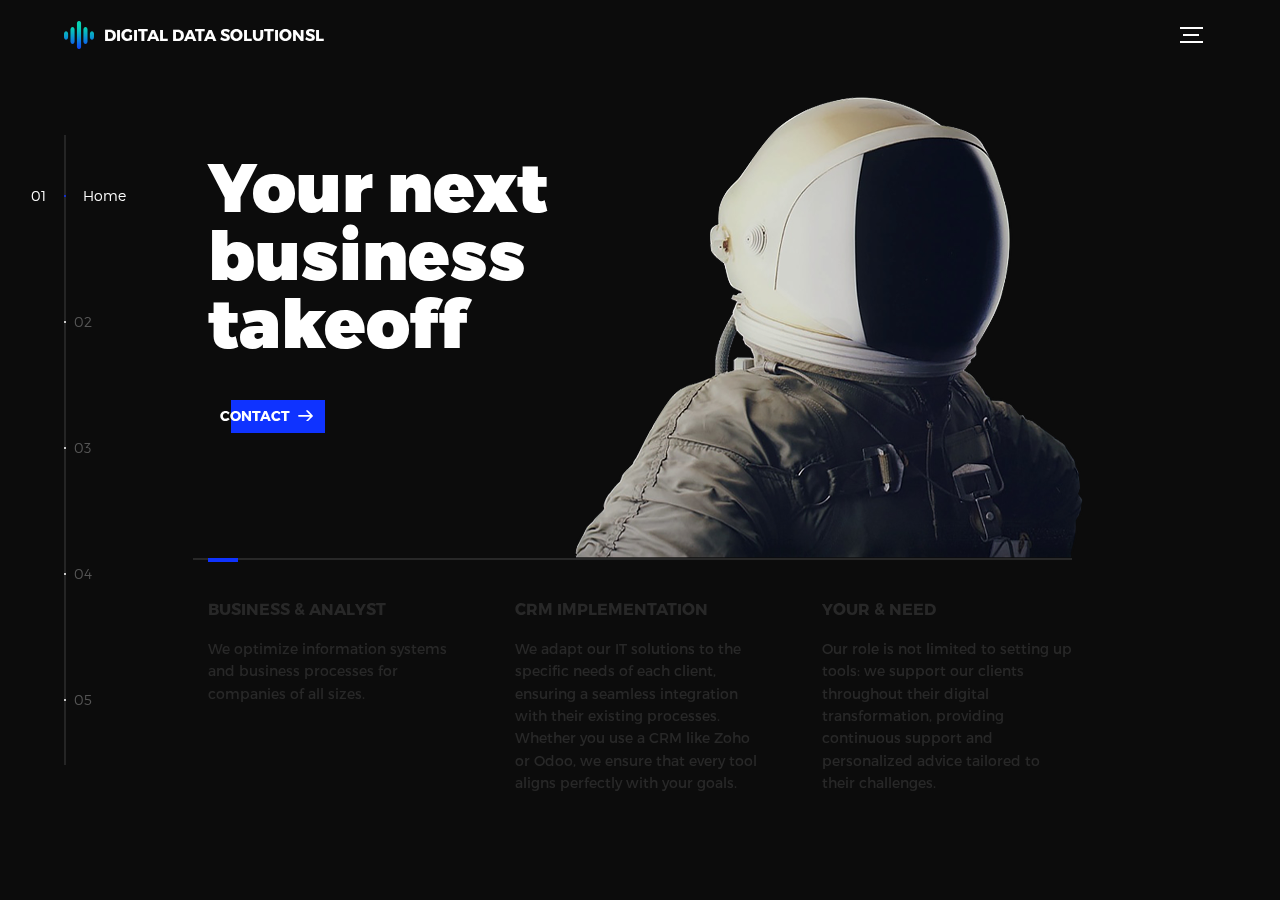
==== commit 42ecf1c6: "Add files via upload" ====
--- a/index.html
+++ b/index.html
@@ -1,7 +1,16 @@
 <!DOCTYPE html>
-<html lang="Fr">
+<html lang="fr">
 <head>
-  <script src="https://cdn-eu.pagesense.io/js/20104296096/259f0558a5354e7eaf4dfadb2c120dd2.js"></script>
+  <!-- Google tag (gtag.js) -->
+<script async src="https://www.googletagmanager.com/gtag/js?id=G-SS8JYD6P8V"></script>
+<script>
+  window.dataLayer = window.dataLayer || [];
+  function gtag(){dataLayer.push(arguments);}
+  gtag('js', new Date());
+
+  gtag('config', 'G-SS8JYD6P8V');
+</script>
+  <script type="text/javascript">(function(w,s){var e=document.createElement("script");e.type="text/javascript";e.async=true;e.src="https://cdn-eu.pagesense.io/js/20104296096/259f0558a5354e7eaf4dfadb2c120dd2.js";var x=document.getElementsByTagName("script")[0];x.parentNode.insertBefore(e,x);})(window,"script");</script>
   <title>Analyste d'affaires et management des données</title>
   <meta charset="utf-8">
   <meta name="viewport" content="width=device-width, initial-scale=1">
@@ -11,6 +20,7 @@
   <meta name="author" content="Bucky Maler">
   <link rel="icon" href="assets/img/favicon.png">
   <link rel="stylesheet" href="assets/css/main.css">
+  <link rel="stylesheet" href="assets/css/main2.css">
   <!-- Google tag (gtag.js) -->
 <script async src="https://www.googletagmanager.com/gtag/js?id=AW-10962901552">
 </script>
@@ -23,13 +33,37 @@
 </script>
 </head>
 <body>
-
+  <!--
+  <div id="popup">
+    <div class="popup-content">
+      <span class="close-btn" onclick="closePopup()">&times;</span>
+      <h2>Demandez notre documentation</h2>
+      <p>Découvrez nos services d’optimisation des processus et de gestion de données.</p>
+      <form action='https://forms.zohopublic.eu/contactanalyzea1/form/Notredocumentation/formperma/x7EX3OoeMnsFWUv-PxpYf6cn-fe4aEHRzcYbxCOmH5I/htmlRecords/submit' name='form' id='form' method='POST' accept-charset='UTF-8' enctype='multipart/form-data'>
+        <input type="hidden" name="zf_referrer_name" value="">
+        <input type="hidden" name="zf_redirect_url" value="">
+        <input type="hidden" name="zc_gad" value="">
+        <p></p>
+
+        <label> Nom 
+        <em>*</em>
+        </label>
+        <input type="text" maxlength="255" name="Name_First" fieldType=7 placeholder="" />
+        <label>Pr&eacute;nom</label>
+        <input type="text" maxlength="255" name="Name_Last" fieldType=7 placeholder="" />
+
+        <label> E-mail 
+        </label>
+        <input type="text" maxlength="255" name="Email" value="" fieldType=9 placeholder="" />
+        <button type="submit"><em>Envoyer</em></button></form>
+
+    </div>
+  </div> -->
 <!-- notification for small viewports and landscape oriented smartphones -->
 <div class="device-notification">
   <a class="device-notification--logo" href="#0">
     <img src="assets/img/favicon.png" alt="Global">
-    <p>Analyste d'affaires
-      Montréal</p>
+    <p>Digital Data Solutions</p>
   </a>
   <p class="device-notification--message">Nous proposons un accompagnement dans l'optimisation des données et la mise en place stratégique.</p>
 </div>
@@ -55,7 +89,7 @@
             <li><span>Notre travail</span></li>
             <li><span>A propos</span></li>
             <li><span>Contact</span></li>
-            <li><span>Nous embaucher</span></li>
+            <li><span>En savoir plus</span></li>
           </ul>
         </nav>
         <ul class="l-main-content main-content">
@@ -149,7 +183,7 @@
                 <h2>Nous<br>voulons<br>offrir<br>la donnée à tous</h2>
                 <p>Nous sommes un regroupement de travailleurs autonomes engagés dans la démocratisation des données et l'innovation numérique. Notre mission est de rendre les technologies accessibles et performantes pour tous les types d'entreprises.</p>
                   <span>
-                    <svg version="1.1" id="Layer_1" xmlns="http://www.w3.org/2000/svg" xmlns:xlink="http://www.w3.org/1999/xlink" x="0px" y="0px" viewBox="0 0 150 118" style="enable-background:new 0 0 150 118;" xml:space="preserve">
+                    <svg  class="test" version="1.1" id="Layer_1" xmlns="http://www.w3.org/2000/svg" xmlns:xlink="http://www.w3.org/1999/xlink" x="0px" y="0px" viewBox="0 0 150 118" style="enable-background:new 0 0 150 118;" xml:space="preserve">
                     <g transform="translate(0.000000,118.000000) scale(0.100000,-0.100000)">
                       <path d="M870,1167c-34-17-55-57-46-90c3-15,81-100,194-211l187-185l-565-1c-431,0-571-3-590-13c-55-28-64-94-18-137c21-20,33-20,597-20h575l-192-193C800,103,794,94,849,39c20-20,39-29,61-29c28,0,63,30,298,262c147,144,272,271,279,282c30,51,23,60-219,304C947,1180,926,1196,870,1167z"/>
                     </g>
@@ -176,16 +210,15 @@
               <div class="contact--lockup">
                 <div class="modal">
                   <div class="modal--information">
-                    <p>Analyste d'affaires Montreal</p>
+                    <p>Digital Data Solutions</p>
                     <p>Montréal, Québec</p>
-                    <a href="mailto:contact@analyzeandmanage.ca">contact@analyzeandmanage.ca</a>
                     <a href="tel:+1 438 238 9850">+1 438 238 9850</a>
                   </div>
                   <ul class="modal--options">
                     <!--<a href="#0">Bēhance</a></li>
                     <li><a href="#0">dribbble</a></li>
                     -->
-                    <li><a href="mailto:contact@analyzeandmanage.ca">Contact Us</a></li>
+                    <li><a class="cta">Nous contacter</a></li>
                   </ul>
                 </div>
               </div>
@@ -193,51 +226,33 @@
           </li>
           <li class="l-section section">
             <div class="hire">
-              <!-- checkout formspree.io for easy form setup -->
-
-                <div id="zf_div_brzHd9XCqYKtQA5O-N_hSaB3RlD0xOIyDpKT5Q_lZ30"></div><script type="text/javascript">(function() {
-                  try{
-                  var f = document.createElement("iframe");
-                  f.src = 'https://forms.zohopublic.eu/contactanalyzea1/form/BastienandCo/formperma/brzHd9XCqYKtQA5O-N_hSaB3RlD0xOIyDpKT5Q_lZ30?zf_rszfm=1';
-                  f.style.border="none";
-                  f.style.height="864px";
-                  f.style.width="90%";
-                  f.style.transition="all 0.5s ease";
-                  f.setAttribute("aria-label", 'Bastien\x20and\x20Co.');
-                  
-                  var d = document.getElementById("zf_div_brzHd9XCqYKtQA5O-N_hSaB3RlD0xOIyDpKT5Q_lZ30");
-                  d.appendChild(f);
-                  window.addEventListener('message', function (){
-                  var evntData = event.data;
-                  if( evntData && evntData.constructor == String ){
-                  var zf_ifrm_data = evntData.split("|");
-                  if ( zf_ifrm_data.length == 2 || zf_ifrm_data.length == 3 ) {
-                  var zf_perma = zf_ifrm_data[0];
-                  var zf_ifrm_ht_nw = ( parseInt(zf_ifrm_data[1], 10) + 15 ) + "px";
-                  var iframe = document.getElementById("zf_div_brzHd9XCqYKtQA5O-N_hSaB3RlD0xOIyDpKT5Q_lZ30").getElementsByTagName("iframe")[0];
-                  if ( (iframe.src).indexOf('formperma') > 0 && (iframe.src).indexOf(zf_perma) > 0 ) {
-                  var prevIframeHeight = iframe.style.height;
-                  var zf_tout = false;
-                  if( zf_ifrm_data.length == 3 ) {
-                  iframe.scrollIntoView();
-                  zf_tout = true;
-                  }
-                  if ( prevIframeHeight != zf_ifrm_ht_nw ) {
-                  if( zf_tout ) {
-                  setTimeout(function(){
-                  iframe.style.height = zf_ifrm_ht_nw;
-                  },500);
-                  } else {
-                  iframe.style.height = zf_ifrm_ht_nw;
-                  }
-                  }
-                  }
-                  }
-                  }
-                  }, false);
-                  }catch(e){}
-                  })();</script>
-
+              <h2>En savoir plus</h2>
+              <div class="form-container">
+                <form action="https://forms.zohopublic.eu/contactanalyzea1/form/BastienandCo/formperma/qh8ExcvADjwMwLwmeOfl1hD87lNCINsvhell0VssR5I/htmlRecords/submit" 
+                      name="form" id="form" method="POST" accept-charset="UTF-8" enctype="multipart/form-data">
+                    
+                    <input type="hidden" name="zf_referrer_name" value="">
+                    <input type="hidden" name="zf_redirect_url" value="">
+                    <input type="hidden" name="zc_gad" value="">
+                    
+                    <label>Nom <em>*</em></label>
+                    <input type="text" name="Name_First" maxlength="255" placeholder="Votre nom" required />
+                    
+                    <label>Prénom</label>
+                    <input type="text" name="Name_Last" maxlength="255" placeholder="Votre prénom" />
+                    
+                    <label>E-mail</label>
+                    <input type="email" name="Email" maxlength="255" placeholder="Votre email" required />
+                    
+                    <label>Téléphone</label>
+                    <input type="text" name="PhoneNumber_countrycode" maxlength="20" placeholder="Votre numéro de téléphone" />
+                    
+                    <label>Description de votre besoin</label>
+                    <textarea name="MultiLine" maxlength="65535" placeholder="Décrivez votre besoin" rows="4"></textarea>
+                    
+                    <button type="submit">Soumettre</button>
+                </form>
+            </div>
             </div>
           </li>
         </ul>
@@ -249,12 +264,32 @@
     <li>Notre travail</li>
     <li>A propos</li>
     <li>Contact</li>
-    <li>Nous embaucher</li>
+    <li>En savoir plus</li>
   </ul>
 </div>
 
 <script src="https://ajax.googleapis.com/ajax/libs/jquery/2.2.4/jquery.min.js"></script>
 <script>window.jQuery || document.write('<script src="assets/js/vendor/jquery-2.2.4.min.js"><\/script>')</script>
 <script src="assets/js/functions-min.js"></script>
+<script src="assets/js/script2.js"></script>
+<script>
+  (function() {
+    var userLang = navigator.language || navigator.userLanguage; // Détecte la langue du navigateur
+    var currentPage = window.location.pathname; // Récupère la page actuelle
+
+    // Vérifier si l'utilisateur a déjà été redirigé pour éviter une boucle infinie
+    var redirected = sessionStorage.getItem("redirected");
+
+    if (!redirected) {
+      if (userLang.startsWith("fr") && !currentPage.includes("index.html")) {
+        sessionStorage.setItem("redirected", "true"); // Marquer comme redirigé
+        window.location.href = "/";
+      } else if (!userLang.startsWith("fr") && !currentPage.includes("eng.html")) {
+        sessionStorage.setItem("redirected", "true"); // Marquer comme redirigé
+        window.location.href = "/eng.html";
+      }
+    }
+  })();
+</script>
 </body>
-</html>
+</html>--- a/assets/css/main.css
+++ b/assets/css/main.css
@@ -1 +1,1883 @@
-@font-face{font-family:'Montserrat';src:url("fonts/Montserrat-Black.eot");src:local("☺"),url("fonts/Montserrat-Black.woff") format("woff"),url("fonts/Montserrat-Black.ttf") format("truetype"),url("fonts/Montserrat-Black.svg") format("svg");font-weight:900;font-style:normal}@font-face{font-family:'Montserrat';src:url("fonts/Montserrat-Bold.eot");src:local("☺"),url("fonts/Montserrat-Bold.woff") format("woff"),url("fonts/Montserrat-Bold.ttf") format("truetype"),url("fonts/Montserrat-Bold.svg") format("svg");font-weight:700;font-style:normal}@font-face{font-family:'Montserrat';src:url("fonts/Montserrat-Regular.eot");src:local("☺"),url("fonts/Montserrat-Regular.woff") format("woff"),url("fonts/Montserrat-Regular.ttf") format("truetype"),url("fonts/Montserrat-Regular.svg") format("svg");font-weight:400;font-style:normal}@font-face{font-family:'Montserrat';src:url("fonts/Montserrat-Light.eot");src:local("☺"),url("fonts/Montserrat-Light.woff") format("woff"),url("fonts/Montserrat-Light.ttf") format("truetype"),url("fonts/Montserrat-Light.svg") format("svg");font-weight:300;font-style:normal}/*! normalize.css v3.0.2 | MIT License | git.io/normalize */html{font-family:sans-serif;-ms-text-size-adjust:100%;-webkit-text-size-adjust:100%}body{margin:0}article,aside,details,figcaption,figure,footer,header,hgroup,main,menu,nav,section,summary{display:block}audio,canvas,progress,video{display:inline-block;vertical-align:baseline}audio:not([controls]){display:none;height:0}[hidden],template{display:none}a{background-color:transparent}a:active,a:hover{outline:0}abbr[title]{border-bottom:1px dotted}b,strong{font-weight:bold}dfn{font-style:italic}h1{font-size:2em;margin:0.67em 0}mark{background:#ff0;color:#000}small{font-size:80%}sub,sup{font-size:75%;line-height:0;position:relative;vertical-align:baseline}sup{top:-0.5em}sub{bottom:-0.25em}img{border:0}svg:not(:root){overflow:hidden}figure{margin:1em 40px}hr{box-sizing:content-box;height:0}pre{overflow:auto}code,kbd,pre,samp{font-family:monospace, monospace;font-size:1em}button,input,optgroup,select,textarea{color:inherit;font:inherit;margin:0}button{overflow:visible}button,select{text-transform:none}button,html input[type="button"],input[type="reset"],input[type="submit"]{-webkit-appearance:button;cursor:pointer}button[disabled],html input[disabled]{cursor:default}button::-moz-focus-inner,input::-moz-focus-inner{border:0;padding:0}input{line-height:normal}input[type="checkbox"],input[type="radio"]{box-sizing:border-box;padding:0}input[type="number"]::-webkit-inner-spin-button,input[type="number"]::-webkit-outer-spin-button{height:auto}input[type="search"]{-webkit-appearance:textfield;box-sizing:content-box}input[type="search"]::-webkit-search-cancel-button,input[type="search"]::-webkit-search-decoration{-webkit-appearance:none}fieldset{border:1px solid #c0c0c0;margin:0 2px;padding:0.35em 0.625em 0.75em}legend{border:0;padding:0}textarea{overflow:auto}optgroup{font-weight:bold}table{border-collapse:collapse;border-spacing:0}td,th{padding:0}::-moz-selection{background:#FFF498}::selection{background:#FFF498}::-moz-selection{background:#FFF498}img::-moz-selection{background:transparent}img::selection{background:transparent}img::-moz-selection{background:transparent}body{-webkit-tap-highlight-color:#FFF498}body{background-color:#0c0c0c;font-size:14px;line-height:1.6;font-family:"Montserrat",sans-serif;color:#fff;-webkit-font-smoothing:antialiased;-webkit-text-size-adjust:100%}.l-viewport{position:relative;width:100%;height:100vh;box-shadow:0 0 45px 5px rgba(0,0,0,0.85);overflow:hidden}.l-wrapper{position:relative;width:1440px;max-width:90%;height:100%;margin:0 auto}.l-side-nav{position:absolute;left:0;display:-webkit-box;display:-webkit-flex;display:-ms-flexbox;display:flex;height:100%;-webkit-box-align:center;-webkit-align-items:center;-ms-flex-align:center;align-items:center}.l-side-nav::before{content:"";position:absolute;top:50%;left:0;-webkit-transform:translateY(-50%);transform:translateY(-50%);width:2px;height:70%;max-height:750px;background-color:#555;opacity:.35;z-index:10}@media (max-width: 1180px){.l-side-nav{display:none}}.l-main-content{position:relative;width:100%;height:100%;margin:0;padding:0;list-style:none}.l-section{position:absolute;width:100%;height:100%}.device-notification{display:none;position:fixed;top:0;left:0;width:100%;height:100%;-webkit-box-orient:vertical;-webkit-box-direction:normal;-webkit-flex-direction:column;-ms-flex-direction:column;flex-direction:column;-webkit-box-align:center;-webkit-align-items:center;-ms-flex-align:center;-ms-grid-row-align:center;align-items:center;-webkit-box-pack:center;-webkit-justify-content:center;-ms-flex-pack:center;justify-content:center;background-color:#0c0c0c;z-index:12}.device-notification--logo{display:-webkit-box;display:-webkit-flex;display:-ms-flexbox;display:flex;-webkit-box-align:center;-webkit-align-items:center;-ms-flex-align:center;align-items:center;text-decoration:none;color:#fff}.device-notification--logo p{margin:0 0 0 10px;font-size:16px;font-weight:700;text-transform:uppercase}.device-notification--message{width:70%;margin:30px 0 0 0;font-weight:700;text-align:center}@media (max-width: 767px) and (min-width: 601px) and (max-height: 680px){.device-notification{display:-webkit-box;display:-webkit-flex;display:-ms-flexbox;display:flex}}@media (max-width: 600px) and (min-width: 480px) and (max-height: 580px){.device-notification{display:-webkit-box;display:-webkit-flex;display:-ms-flexbox;display:flex}}@media (max-width: 736px) and (min-width: 360px) and (orientation: landscape){.device-notification{display:-webkit-box;display:-webkit-flex;display:-ms-flexbox;display:flex}}@media(max-width: 359px){.device-notification{display:-webkit-box;display:-webkit-flex;display:-ms-flexbox;display:flex}}.section{opacity:0;visibility:hidden;-webkit-transition:opacity .4s ease-in-out,visibility 0s .4s;transition:opacity .4s ease-in-out,visibility 0s .4s}.section--is-active{opacity:1;visibility:visible;z-index:1;-webkit-transition:opacity .4s ease-in-out .4s;transition:opacity .4s ease-in-out .4s}.section--next{-webkit-transform:translateY(-45px);transform:translateY(-45px);-webkit-transition:-webkit-transform .4s ease-in-out;transition:-webkit-transform .4s ease-in-out;transition:transform .4s ease-in-out;transition:transform .4s ease-in-out, -webkit-transform .4s ease-in-out}.section--prev{-webkit-transform:translateY(45px);transform:translateY(45px);-webkit-transition:-webkit-transform .4s ease-in-out;transition:-webkit-transform .4s ease-in-out;transition:transform .4s ease-in-out;transition:transform .4s ease-in-out, -webkit-transform .4s ease-in-out}.header{position:absolute;top:0;left:0;display:-webkit-box;display:-webkit-flex;display:-ms-flexbox;display:flex;width:100%;height:70px;-webkit-box-align:center;-webkit-align-items:center;-ms-flex-align:center;align-items:center;-webkit-box-pack:justify;-webkit-justify-content:space-between;-ms-flex-pack:justify;justify-content:space-between;z-index:10}.header--logo{display:-webkit-box;display:-webkit-flex;display:-ms-flexbox;display:flex;-webkit-box-align:center;-webkit-align-items:center;-ms-flex-align:center;align-items:center;text-decoration:none;color:#fff}.header--logo p{margin:0 0 0 10px;font-size:16px;font-weight:700;text-transform:uppercase}.header--nav-toggle{display:-webkit-box;display:-webkit-flex;display:-ms-flexbox;display:flex;width:50px;height:50px;-webkit-box-orient:vertical;-webkit-box-direction:normal;-webkit-flex-direction:column;-ms-flex-direction:column;flex-direction:column;-webkit-box-align:center;-webkit-align-items:center;-ms-flex-align:center;align-items:center;-webkit-box-pack:center;-webkit-justify-content:center;-ms-flex-pack:center;justify-content:center;cursor:pointer}.header--nav-toggle span,.header--nav-toggle::before,.header--nav-toggle::after{content:"";position:relative;width:16px;height:2px;background-color:#fff}.header--nav-toggle::before{bottom:5px;width:23px}.header--nav-toggle::after{top:5px;width:23px}.header--cta{position:absolute;top:50%;left:50%;-webkit-transform:translate(-50%, -50%);transform:translate(-50%, -50%);padding:0 20px;line-height:30px;text-decoration:none;color:#fff;font-weight:700;text-transform:uppercase;background-color:#0f33ff;border:none;opacity:0;visibility:hidden;-webkit-transition:opacity .4s ease-in-out,visibility 0s .4s;transition:opacity .4s ease-in-out,visibility 0s .4s}.header--cta:focus{outline:none}.header--cta.is-active{opacity:1;visibility:visible;-webkit-transition:opacity .4s ease-in-out .4s;transition:opacity .4s ease-in-out .4s}@media (max-width: 767px){.header--cta{display:none}}.side-nav{position:relative;display:-webkit-box;display:-webkit-flex;display:-ms-flexbox;display:flex;width:100px;height:70%;max-height:750px;-webkit-box-orient:vertical;-webkit-box-direction:normal;-webkit-flex-direction:column;-ms-flex-direction:column;flex-direction:column;-webkit-justify-content:space-around;-ms-flex-pack:distribute;justify-content:space-around;margin:0;padding:0;list-style-position:inside;z-index:10}.side-nav>li{position:relative;top:-5px;color:#fff;font-size:6px;cursor:pointer}.side-nav>li span{position:relative;top:3px;left:10px;color:#fff;font-size:14px;font-weight:300;opacity:0;visibility:hidden}.side-nav>li::before{position:absolute;top:3px;left:10px;color:#555;font-size:14px;font-weight:300}.side-nav li:nth-child(1)::before{content:"01"}.side-nav li:nth-child(2)::before{content:"02"}.side-nav li:nth-child(3)::before{content:"03"}.side-nav li:nth-child(4)::before{content:"04"}.side-nav li:nth-child(5)::before{content:"05"}.side-nav li.is-active{color:#0f33ff;-webkit-transition:color .4s ease-in-out;transition:color .4s ease-in-out}.side-nav li.is-active span{opacity:1;visibility:visible;-webkit-transition:opacity .4s ease-in-out;transition:opacity .4s ease-in-out}.side-nav li.is-active::before{left:-33px;color:#fff}.intro{position:relative;display:-webkit-box;display:-webkit-flex;display:-ms-flexbox;display:flex;width:900px;max-width:75%;height:100%;-webkit-box-orient:vertical;-webkit-box-direction:normal;-webkit-flex-direction:column;-ms-flex-direction:column;flex-direction:column;-webkit-box-pack:center;-webkit-justify-content:center;-ms-flex-pack:center;justify-content:center;margin:0 auto}@media (max-width: 1180px){.intro{max-width:100%}}.intro--banner{position:relative;height:475px}.intro--banner::before{content:"";position:absolute;bottom:20px;left:-15px;right:0;height:2px;background-color:#282828}.intro--banner::after{content:"";position:absolute;bottom:18px;left:0;width:30px;height:4px;background-color:#0f33ff}.intro--banner h1{position:relative;font-size:68px;font-weight:900;line-height:1;z-index:1}.intro--banner button{position:relative;padding:5px 17px 5px 12px;font-weight:700;text-transform:uppercase;background-color:transparent;border:none}.intro--banner button .btn-background{position:absolute;top:0;left:23px;right:0;height:100%;background-color:#0f33ff;z-index:-1;-webkit-transition:left .2s ease-in-out;transition:left .2s ease-in-out}.intro--banner button:hover .btn-background{left:0}.intro--banner button:focus{outline:none}.intro--banner button svg{position:relative;left:5px;width:15px;fill:#fff}.intro--banner img{position:absolute;bottom:21px;right:-12px}.intro--options{display:-webkit-box;display:-webkit-flex;display:-ms-flexbox;display:flex;-webkit-box-pack:justify;-webkit-justify-content:space-between;-ms-flex-pack:justify;justify-content:space-between;margin:0;padding:0;list-style:none}.intro--options>a{max-width:250px;text-decoration:none;color:#282828;-webkit-transition:color .2s ease-in-out;transition:color .2s ease-in-out}.intro--options>a:hover{color:#fff}.intro--options h3{font-size:16px;text-transform:uppercase}.intro--options p{margin-bottom:0}@media (max-width: 900px){.intro--banner{height:380px}.intro--banner h1{font-size:55px}.intro--banner img{width:430px}.intro--options>a{margin-right:30px}.intro--options>a:last-child{margin-right:0}}@media (max-width: 767px){.intro--banner{height:305px}.intro--banner h1{font-size:44px}.intro--banner img{width:330px}.intro--options{display:block}.intro--options>a{display:block;max-width:100%;margin:0 0 30px 0}.intro--options>a:last-child{margin-bottom:0}}@media (max-width: 600px){.intro--banner{height:360px}.intro--banner h1{font-size:55px}.intro--banner img{display:none}}@media (max-width: 600px) and (max-height: 750px){.intro--banner{height:auto}.intro--banner::before,.intro--banner::after{display:none}.intro--banner h1{margin-top:0}.intro--options{display:none}}.work{position:relative;display:-webkit-box;display:-webkit-flex;display:-ms-flexbox;display:flex;width:960px;max-width:80%;height:100%;-webkit-box-orient:vertical;-webkit-box-direction:normal;-webkit-flex-direction:column;-ms-flex-direction:column;flex-direction:column;-webkit-box-pack:center;-webkit-justify-content:center;-ms-flex-pack:center;justify-content:center;margin:0 auto}@media (max-width: 1180px){.work{max-width:100%}}.work h2{margin:0 0 20px 0;font-size:30px;text-align:center}.work--lockup{position:relative}.work--lockup .slider{position:relative;display:-webkit-box;display:-webkit-flex;display:-ms-flexbox;display:flex;width:80%;margin:0 auto;padding:0;list-style:none}.work--lockup .slider--item{position:absolute;display:none;text-align:center}.work--lockup .slider--item a{text-decoration:none;color:#858585}.work--lockup .slider--item-title{margin-top:10px;font-size:12px;font-weight:700;text-transform:uppercase}.work--lockup .slider--item-description{display:none;max-width:250px;margin:0 auto}.work--lockup .slider--item-image{width:150px;height:150px;margin:0 auto;border-radius:50%;overflow:hidden}.work--lockup .slider--item-image img{width:100%}.work--lockup .slider--item-left{top:50%;left:0;-webkit-transform:translateY(-50%);transform:translateY(-50%);display:block}.work--lockup .slider--item-right{top:50%;right:0;-webkit-transform:translateY(-50%);transform:translateY(-50%);display:block}.work--lockup .slider--item-center{position:relative;top:30px;left:50%;-webkit-transform:translateX(-50%);transform:translateX(-50%);display:block}.work--lockup .slider--item-center a{color:#fff}.work--lockup .slider--item-center .slider--item-title{margin-top:25px;font-size:16px}.work--lockup .slider--item-center .slider--item-description{display:block}.work--lockup .slider--item-center .slider--item-image{width:300px;height:300px}.work--lockup .slider--next,.work--lockup .slider--prev{position:absolute;top:160px;display:-webkit-box;display:-webkit-flex;display:-ms-flexbox;display:flex;width:50px;height:50px;-webkit-box-align:center;-webkit-align-items:center;-ms-flex-align:center;align-items:center;-webkit-box-pack:center;-webkit-justify-content:center;-ms-flex-pack:center;justify-content:center;background-color:#282828;border-radius:50%;cursor:pointer}.work--lockup .slider--next svg,.work--lockup .slider--prev svg{width:20px;fill:#fff}.work--lockup .slider--next{right:0}.work--lockup .slider--prev{left:0}@media (max-width: 900px){.work--lockup .slider--item-image{width:120px;height:120px}.work--lockup .slider--item-center .slider--item-image{width:240px;height:240px}.work--lockup .slider--next,.work--lockup .slider--prev{top:130px}}@media (max-width: 767px){.work--lockup .slider{width:75%}.work--lockup .slider--item-image{width:90px;height:90px}.work--lockup .slider--item-center .slider--item-image{width:190px;height:190px}.work--lockup .slider--next,.work--lockup .slider--prev{top:105px}}@media (max-width: 600px){.work--lockup .slider{width:auto}.work--lockup .slider--item-left,.work--lockup .slider--item-right{display:none}}.about{position:relative;display:-webkit-box;display:-webkit-flex;display:-ms-flexbox;display:flex;width:900px;max-width:75%;height:100%;-webkit-box-orient:vertical;-webkit-box-direction:normal;-webkit-flex-direction:column;-ms-flex-direction:column;flex-direction:column;-webkit-box-pack:center;-webkit-justify-content:center;-ms-flex-pack:center;justify-content:center;margin:0 auto}@media (max-width: 1180px){.about{max-width:100%}}.about--banner{position:relative;height:475px}.about--banner::before{content:"";position:absolute;top:20px;left:200px;-webkit-transform:rotate(-25deg);transform:rotate(-25deg);border:5px solid #0f33ff;border-right-color:transparent;border-bottom-color:transparent}.about--banner::after{content:"";position:absolute;top:75px;left:400px;-webkit-transform:rotate(45deg);transform:rotate(45deg);width:10px;height:10px;background-color:#0f33ff}.about--banner h2{position:relative;margin-top:35px;font-size:68px;font-weight:900;line-height:1;z-index:1}.about--banner h2::before{content:"";position:absolute;top:60px;left:268px;width:30px;height:30px;background-color:#0f33ff;border-radius:50%}.about--banner h2::after{content:"";position:absolute;top:255px;left:255px;width:10px;height:10px;background-color:#0f33ff}.about--banner a{padding:5px 17px 5px 0;text-decoration:none;color:#fff;font-weight:700;text-transform:uppercase;background-color:transparent}.about--banner a:hover svg{left:10px}.about--banner a svg{position:relative;left:5px;width:15px;fill:#fff;-webkit-transition:left .2s ease-in-out;transition:left .2s ease-in-out}.about--banner img{position:absolute;bottom:-90px;right:-12px}.about--options{display:-webkit-box;display:-webkit-flex;display:-ms-flexbox;display:flex;max-width:600px;-webkit-box-pack:justify;-webkit-justify-content:space-between;-ms-flex-pack:justify;justify-content:space-between;margin:0;padding:0;list-style:none}.about--options>a{position:relative;width:150px;height:75px;text-decoration:none;color:#fff;border:10px solid #0f33ff;background-position:center;background-size:cover;background-repeat:no-repeat}.about--options>a:nth-child(1){background-image:url("../img/about-winners.jpg")}.about--options>a:nth-child(2){background-image:url("../img/about-philosophy.jpg")}.about--options>a:nth-child(3){background-image:url("../img/about-history.jpg")}.about--options>a:hover h3{bottom:-50px}.about--options h3{position:absolute;bottom:-38px;left:10px;font-size:16px;text-transform:uppercase;-webkit-transition:bottom .2s ease-in-out,left .2s ease-in-out;transition:bottom .2s ease-in-out,left .2s ease-in-out}@media (max-width: 767px){.about--banner{height:305px}.about--banner::before{top:0;left:125px}.about--banner::after{top:35px;left:260px}.about--banner h2{margin-top:10px;font-size:44px}.about--banner h2::before{top:28px;left:168px}.about--banner h2::after{top:163px;left:163px}.about--banner img{width:315px}}@media (max-width: 600px){.about--banner{height:auto}.about--banner::before{left:155px}.about--banner::after{left:310px}.about--banner h2{margin-top:0;font-size:55px}.about--banner h2::before{top:43px;left:214px}.about--banner h2::after{top:205px;left:205px}.about--banner img{display:none}.about--options{display:none}}.contact{position:fixed;top:0;left:0;width:100%;height:100%;background-image:url("../img/test.png");background-position:center;background-size:cover;background-repeat:no-repeat}.contact--lockup{position:relative;display:-webkit-box;display:-webkit-flex;display:-ms-flexbox;display:flex;width:900px;max-width:75%;height:100%;-webkit-box-align:center;-webkit-align-items:center;-ms-flex-align:center;align-items:center;-webkit-box-pack:end;-webkit-justify-content:flex-end;-ms-flex-pack:end;justify-content:flex-end;margin:0 auto}@media (max-width: 1180px){.contact--lockup{max-width:90%}}@media (max-width: 767px){.contact--lockup{-webkit-box-pack:center;-webkit-justify-content:center;-ms-flex-pack:center;justify-content:center}}.contact--lockup .modal{padding:45px 45px;text-align:center;background-color:#0c0c0c;box-shadow:0 0 30px 0 rgba(0,0,0,0.75)}.contact--lockup .modal--information p,.contact--lockup .modal--information a{display:block;margin:14px 0;text-decoration:none;color:#fff;font-weight:700}.contact--lockup .modal--information p{margin-top:0}.contact--lockup .modal--options{margin:0;padding:0;list-style:none}.contact--lockup .modal--options>li{width:130px;margin:0 auto 25px auto}.contact--lockup .modal--options li:nth-child(1){background-color:#1769ff}.contact--lockup .modal--options li:nth-child(2){background-color:#ea4c89}.contact--lockup .modal--options li:nth-child(3){margin-bottom:0;background-color:#0f33ff;text-transform:uppercase}.contact--lockup .modal--options a{display:block;width:100%;padding:8px 0;text-decoration:none;color:#fff;font-weight:700}.hire{position:relative;display:-webkit-box;display:-webkit-flex;display:-ms-flexbox;display:flex;width:700px;max-width:75%;height:100%;-webkit-box-orient:vertical;-webkit-box-direction:normal;-webkit-flex-direction:column;-ms-flex-direction:column;flex-direction:column;-webkit-box-pack:center;-webkit-justify-content:center;-ms-flex-pack:center;justify-content:center;margin:0 auto}@media (max-width: 1180px){.hire{max-width:100%}}.hire h2{margin:0 0 20px 0;font-size:30px;text-align:center}.work-request{display:-webkit-box;display:-webkit-flex;display:-ms-flexbox;display:flex;width:100%;-webkit-box-orient:vertical;-webkit-box-direction:normal;-webkit-flex-direction:column;-ms-flex-direction:column;flex-direction:column;-webkit-box-align:center;-webkit-align-items:center;-ms-flex-align:center;align-items:center;color:#fff}.work-request input[type="submit"]{width:400px;max-width:100%;line-height:50px;font-size:16px;font-weight:700;text-transform:uppercase;background-color:#0f33ff;border:none;border-radius:0}.work-request input[type="submit"]:focus{outline:none}.work-request--options{display:-webkit-box;display:-webkit-flex;display:-ms-flexbox;display:flex;width:100%;-webkit-box-orient:vertical;-webkit-box-direction:normal;-webkit-flex-direction:column;-ms-flex-direction:column;flex-direction:column;-webkit-box-align:center;-webkit-align-items:center;-ms-flex-align:center;align-items:center;margin:30px 0}.work-request--options .options-a{display:-webkit-box;display:-webkit-flex;display:-ms-flexbox;display:flex;width:100%;-webkit-box-pack:justify;-webkit-justify-content:space-between;-ms-flex-pack:justify;justify-content:space-between}.work-request--options .options-b{display:-webkit-box;display:-webkit-flex;display:-ms-flexbox;display:flex;width:72%;-webkit-flex-wrap:wrap;-ms-flex-wrap:wrap;flex-wrap:wrap;-webkit-justify-content:space-around;-ms-flex-pack:distribute;justify-content:space-around}.work-request--options label{display:block;width:200px;margin-bottom:30px;line-height:50px;font-size:16px;font-weight:700;text-align:center;border:2px solid #fff;cursor:pointer;-webkit-transition:background-color .2s ease-in-out,border-color .2s ease-in-out;transition:background-color .2s ease-in-out,border-color .2s ease-in-out}.work-request--options label svg{position:relative;left:-5px;width:0;fill:#fff;-webkit-transition:width .2s ease-in-out;transition:width .2s ease-in-out}.work-request--options input[type="checkbox"]{display:none}.work-request--options input[type="checkbox"]:checked+label{background-color:#0f33ff;border-color:#0f33ff}.work-request--options input[type="checkbox"]:checked+label svg{width:15px}.work-request--information{display:-webkit-box;display:-webkit-flex;display:-ms-flexbox;display:flex;width:100%;-webkit-box-pack:justify;-webkit-justify-content:space-between;-ms-flex-pack:justify;justify-content:space-between;margin-bottom:60px}.work-request--information .information-name,.work-request--information .information-email{position:relative;width:45%;height:50px;font-size:30px;font-weight:300}.work-request--information input[type="text"],.work-request--information input[type="email"]{width:100%;padding:0 0 5px 0;background-color:transparent;border:none;border-bottom:1px solid #fff;border-radius:0}.work-request--information input[type="text"]:focus,.work-request--information input[type="email"]:focus{outline:none;background-color:#0c0c0c}.work-request--information label{position:absolute;top:0;left:0;pointer-events:none;-webkit-transition:top .2s ease-in-out,font-size .2s ease-in-out;transition:top .2s ease-in-out,font-size .2s ease-in-out}.work-request--information input:focus+label,.work-request--information input.has-value+label{top:-15px;font-size:14px}@media (max-width: 767px){.work-request--options{-webkit-box-orient:horizontal;-webkit-box-direction:normal;-webkit-flex-direction:row;-ms-flex-direction:row;flex-direction:row;-webkit-justify-content:space-around;-ms-flex-pack:distribute;justify-content:space-around}.work-request--options .options-a,.work-request--options .options-b{display:block;width:auto}}@media (max-width: 600px){.work-request--options{margin:20px 0}}@media (max-width: 600px) and (max-width: 415px){.work-request--options{-webkit-box-pack:justify;-webkit-justify-content:space-between;-ms-flex-pack:justify;justify-content:space-between}}@media (max-width: 600px){.work-request--options label{width:150px;margin-bottom:15px;font-size:14px}.work-request--options input[type="checkbox"]:checked+label svg{width:12px}.work-request--information{margin-bottom:30px}.work-request--information .information-name,.work-request--information .information-email{height:40px;font-size:24px}}.perspective{position:relative;width:100%;height:100%;overflow:hidden}.perspective--modalview{position:fixed;-webkit-perspective:1500px;perspective:1500px}.container{position:relative;-webkit-transform:translateZ(0) translateX(0) rotateY(0deg);transform:translateZ(0) translateX(0) rotateY(0deg);min-height:100%;outline:30px solid #0f33ff;-webkit-transition:-webkit-transform .4s;transition:-webkit-transform .4s;transition:transform .4s;transition:transform .4s, -webkit-transform .4s}.modalview .container{position:absolute;width:100%;height:100%;overflow:hidden;-webkit-backface-visibility:hidden;backface-visibility:hidden}.effect-rotate-left .container{-webkit-transform-origin:0% 50%;transform-origin:0% 50%;-webkit-transition:-webkit-transform .4s;transition:-webkit-transform .4s;transition:transform .4s;transition:transform .4s, -webkit-transform .4s}.effect-rotate-left--animate .container{-webkit-transform:translateZ(-1800px) translateX(-50%) rotateY(45deg);transform:translateZ(-1800px) translateX(-50%) rotateY(45deg);outline:30px solid #0f33ff}.outer-nav{position:absolute;top:50%;left:55%;-webkit-transform:translateY(-50%);transform:translateY(-50%);-webkit-transform-style:preserve-3d;transform-style:preserve-3d;margin:0;padding:0;list-style:none;text-align:center;visibility:hidden;-webkit-transition:visibility 0s .2s;transition:visibility 0s .2s}.outer-nav.is-vis{visibility:visible}.outer-nav--return{position:absolute;top:0;left:0;width:100%;height:100%;display:none;cursor:pointer;z-index:11}.outer-nav--return.is-vis{display:block}.outer-nav>li{-webkit-transform-style:preserve-3d;transform-style:preserve-3d;-webkit-transform:translateX(350px) translateZ(-1000px);transform:translateX(350px) translateZ(-1000px);font-size:55px;font-weight:900;opacity:0;cursor:pointer;-webkit-transition:opacity .2s,-webkit-transform .2s;transition:opacity .2s,-webkit-transform .2s;transition:transform .2s,opacity .2s;transition:transform .2s,opacity .2s,-webkit-transform .2s}.outer-nav>li.is-vis{-webkit-transform:translateX(0) translateZ(0);transform:translateX(0) translateZ(0);opacity:1;-webkit-transition:opacity .4s,-webkit-transform .4s;transition:opacity .4s,-webkit-transform .4s;transition:transform .4s,opacity .4s;transition:transform .4s,opacity .4s,-webkit-transform .4s}.outer-nav>li::before{content:"";position:absolute;top:50%;left:50%;-webkit-transform:translate(-50%, -25%);transform:translate(-50%, -25%);width:110%;height:15px;opacity:0;background-color:#0f33ff}.outer-nav>li.is-active::before{opacity:1}@media (max-width: 767px){.outer-nav>li{font-size:44px}}@media (max-width: 600px){.outer-nav>li{font-size:34px}}.outer-nav li.is-vis:nth-child(2){-webkit-transition-delay:.04s;transition-delay:.04s}.outer-nav li.is-vis:nth-child(3){-webkit-transition-delay:.08s;transition-delay:.08s}.outer-nav li.is-vis:nth-child(4){-webkit-transition-delay:.12s;transition-delay:.12s}.outer-nav li.is-vis:nth-child(5){-webkit-transition-delay:.16s;transition-delay:.16s}
+@font-face {
+    font-family: 'Montserrat';
+    src: url("fonts/Montserrat-Black.eot");
+    src: local("☺"), url("fonts/Montserrat-Black.woff") format("woff"), url("fonts/Montserrat-Black.ttf") format("truetype"), url("fonts/Montserrat-Black.svg") format("svg");
+    font-weight: 900;
+    font-style: normal
+}
+
+@font-face {
+    font-family: 'Montserrat';
+    src: url("fonts/Montserrat-Bold.eot");
+    src: local("☺"), url("fonts/Montserrat-Bold.woff") format("woff"), url("fonts/Montserrat-Bold.ttf") format("truetype"), url("fonts/Montserrat-Bold.svg") format("svg");
+    font-weight: 700;
+    font-style: normal
+}
+
+@font-face {
+    font-family: 'Montserrat';
+    src: url("fonts/Montserrat-Regular.eot");
+    src: local("☺"), url("fonts/Montserrat-Regular.woff") format("woff"), url("fonts/Montserrat-Regular.ttf") format("truetype"), url("fonts/Montserrat-Regular.svg") format("svg");
+    font-weight: 400;
+    font-style: normal
+}
+
+@font-face {
+    font-family: 'Montserrat';
+    src: url("fonts/Montserrat-Light.eot");
+    src: local("☺"), url("fonts/Montserrat-Light.woff") format("woff"), url("fonts/Montserrat-Light.ttf") format("truetype"), url("fonts/Montserrat-Light.svg") format("svg");
+    font-weight: 300;
+    font-style: normal
+}
+
+/*! normalize.css v3.0.2 | MIT License | git.io/normalize */
+html {
+    font-family: sans-serif;
+    -ms-text-size-adjust: 100%;
+    -webkit-text-size-adjust: 100%
+}
+
+body {
+    margin: 0
+}
+
+article,
+aside,
+details,
+figcaption,
+figure,
+footer,
+header,
+hgroup,
+main,
+menu,
+nav,
+section,
+summary {
+    display: block
+}
+
+audio,
+canvas,
+progress,
+video {
+    display: inline-block;
+    vertical-align: baseline
+}
+
+audio:not([controls]) {
+    display: none;
+    height: 0
+}
+
+[hidden],
+template {
+    display: none
+}
+
+a {
+    background-color: transparent
+}
+
+a:active,
+a:hover {
+    outline: 0
+}
+
+abbr[title] {
+    border-bottom: 1px dotted
+}
+
+b,
+strong {
+    font-weight: bold
+}
+
+dfn {
+    font-style: italic
+}
+
+h1 {
+    font-size: 2em;
+    margin: 0.67em 0
+}
+
+mark {
+    background: #ff0;
+    color: #000
+}
+
+small {
+    font-size: 80%
+}
+
+sub,
+sup {
+    font-size: 75%;
+    line-height: 0;
+    position: relative;
+    vertical-align: baseline
+}
+
+sup {
+    top: -0.5em
+}
+
+sub {
+    bottom: -0.25em
+}
+
+img {
+    border: 0
+}
+
+svg:not(:root) {
+    overflow: hidden
+}
+
+figure {
+    margin: 1em 40px
+}
+
+hr {
+    box-sizing: content-box;
+    height: 0
+}
+
+pre {
+    overflow: auto
+}
+
+code,
+kbd,
+pre,
+samp {
+    font-family: monospace, monospace;
+    font-size: 1em
+}
+
+button,
+input,
+optgroup,
+select,
+textarea {
+    color: inherit;
+    font: inherit;
+    margin: 0
+}
+
+button {
+    overflow: visible
+}
+
+button,
+select {
+    text-transform: none
+}
+
+button,
+html input[type="button"],
+input[type="reset"],
+input[type="submit"] {
+    -webkit-appearance: button;
+    cursor: pointer
+}
+
+button[disabled],
+html input[disabled] {
+    cursor: default
+}
+
+button::-moz-focus-inner,
+input::-moz-focus-inner {
+    border: 0;
+    padding: 0
+}
+
+input {
+    line-height: normal
+}
+
+input[type="checkbox"],
+input[type="radio"] {
+    box-sizing: border-box;
+    padding: 0
+}
+
+input[type="number"]::-webkit-inner-spin-button,
+input[type="number"]::-webkit-outer-spin-button {
+    height: auto
+}
+
+input[type="search"] {
+    -webkit-appearance: textfield;
+    box-sizing: content-box
+}
+
+input[type="search"]::-webkit-search-cancel-button,
+input[type="search"]::-webkit-search-decoration {
+    -webkit-appearance: none
+}
+
+fieldset {
+    border: 1px solid #c0c0c0;
+    margin: 0 2px;
+    padding: 0.35em 0.625em 0.75em
+}
+
+legend {
+    border: 0;
+    padding: 0
+}
+
+textarea {
+    overflow: auto
+}
+
+optgroup {
+    font-weight: bold
+}
+
+table {
+    border-collapse: collapse;
+    border-spacing: 0
+}
+
+td,
+th {
+    padding: 0
+}
+
+::-moz-selection {
+    background: #FFF498
+}
+
+::selection {
+    background: #FFF498
+}
+
+::-moz-selection {
+    background: #FFF498
+}
+
+img::-moz-selection {
+    background: transparent
+}
+
+img::selection {
+    background: transparent
+}
+
+img::-moz-selection {
+    background: transparent
+}
+
+body {
+    -webkit-tap-highlight-color: #FFF498
+}
+
+body {
+    background-color: #0c0c0c;
+    font-size: 14px;
+    line-height: 1.6;
+    font-family: "Montserrat", sans-serif;
+    color: #fff;
+    -webkit-font-smoothing: antialiased;
+    -webkit-text-size-adjust: 100%
+}
+
+.l-viewport {
+    position: relative;
+    width: 100%;
+    height: 100vh;
+    box-shadow: 0 0 45px 5px rgba(0, 0, 0, 0.85);
+    overflow: hidden
+}
+
+.l-wrapper {
+    position: relative;
+    width: 1440px;
+    max-width: 90%;
+    height: 100%;
+    margin: 0 auto
+}
+
+.l-side-nav {
+    position: absolute;
+    left: 0;
+    display: -webkit-box;
+    display: -webkit-flex;
+    display: -ms-flexbox;
+    display: flex;
+    height: 100%;
+    -webkit-box-align: center;
+    -webkit-align-items: center;
+    -ms-flex-align: center;
+    align-items: center
+}
+
+.l-side-nav::before {
+    content: "";
+    position: absolute;
+    top: 50%;
+    left: 0;
+    -webkit-transform: translateY(-50%);
+    transform: translateY(-50%);
+    width: 2px;
+    height: 70%;
+    max-height: 750px;
+    background-color: #555;
+    opacity: .35;
+    z-index: 10
+}
+
+@media (max-width: 1180px) {
+    .l-side-nav {
+        display: none
+    }
+}
+
+.l-main-content {
+    position: relative;
+    width: 100%;
+    height: 100%;
+    margin: 0;
+    padding: 0;
+    list-style: none
+}
+
+.l-section {
+    position: absolute;
+    width: 100%;
+    height: 100%
+}
+
+.device-notification {
+    display: none;
+    position: fixed;
+    top: 0;
+    left: 0;
+    width: 100%;
+    height: 100%;
+    -webkit-box-orient: vertical;
+    -webkit-box-direction: normal;
+    -webkit-flex-direction: column;
+    -ms-flex-direction: column;
+    flex-direction: column;
+    -webkit-box-align: center;
+    -webkit-align-items: center;
+    -ms-flex-align: center;
+    -ms-grid-row-align: center;
+    align-items: center;
+    -webkit-box-pack: center;
+    -webkit-justify-content: center;
+    -ms-flex-pack: center;
+    justify-content: center;
+    background-color: #0c0c0c;
+    z-index: 12
+}
+
+.device-notification--logo {
+    display: -webkit-box;
+    display: -webkit-flex;
+    display: -ms-flexbox;
+    display: flex;
+    -webkit-box-align: center;
+    -webkit-align-items: center;
+    -ms-flex-align: center;
+    align-items: center;
+    text-decoration: none;
+    color: #fff
+}
+
+.device-notification--logo p {
+    margin: 0 0 0 10px;
+    font-size: 16px;
+    font-weight: 700;
+    text-transform: uppercase
+}
+
+.device-notification--message {
+    width: 70%;
+    margin: 30px 0 0 0;
+    font-weight: 700;
+    text-align: center
+}
+
+@media (max-width: 767px) and (min-width: 601px) and (max-height: 680px) {
+    .device-notification {
+        display: -webkit-box;
+        display: -webkit-flex;
+        display: -ms-flexbox;
+        display: flex
+    }
+}
+
+@media (max-width: 600px) and (min-width: 480px) and (max-height: 580px) {
+    .device-notification {
+        display: -webkit-box;
+        display: -webkit-flex;
+        display: -ms-flexbox;
+        display: flex
+    }
+}
+
+@media (max-width: 736px) and (min-width: 360px) and (orientation: landscape) {
+    .device-notification {
+        display: -webkit-box;
+        display: -webkit-flex;
+        display: -ms-flexbox;
+        display: flex
+    }
+}
+
+@media(max-width: 359px) {
+    .device-notification {
+        display: -webkit-box;
+        display: -webkit-flex;
+        display: -ms-flexbox;
+        display: flex
+    }
+}
+
+.section {
+    opacity: 0;
+    visibility: hidden;
+    -webkit-transition: opacity .4s ease-in-out, visibility 0s .4s;
+    transition: opacity .4s ease-in-out, visibility 0s .4s
+}
+
+.section--is-active {
+    opacity: 1;
+    visibility: visible;
+    z-index: 1;
+    -webkit-transition: opacity .4s ease-in-out .4s;
+    transition: opacity .4s ease-in-out .4s
+}
+
+.section--next {
+    -webkit-transform: translateY(-45px);
+    transform: translateY(-45px);
+    -webkit-transition: -webkit-transform .4s ease-in-out;
+    transition: -webkit-transform .4s ease-in-out;
+    transition: transform .4s ease-in-out;
+    transition: transform .4s ease-in-out, -webkit-transform .4s ease-in-out
+}
+
+.section--prev {
+    -webkit-transform: translateY(45px);
+    transform: translateY(45px);
+    -webkit-transition: -webkit-transform .4s ease-in-out;
+    transition: -webkit-transform .4s ease-in-out;
+    transition: transform .4s ease-in-out;
+    transition: transform .4s ease-in-out, -webkit-transform .4s ease-in-out
+}
+
+.header {
+    position: absolute;
+    top: 0;
+    left: 0;
+    display: -webkit-box;
+    display: -webkit-flex;
+    display: -ms-flexbox;
+    display: flex;
+    width: 100%;
+    height: 70px;
+    -webkit-box-align: center;
+    -webkit-align-items: center;
+    -ms-flex-align: center;
+    align-items: center;
+    -webkit-box-pack: justify;
+    -webkit-justify-content: space-between;
+    -ms-flex-pack: justify;
+    justify-content: space-between;
+    z-index: 10
+}
+
+.header--logo {
+    display: -webkit-box;
+    display: -webkit-flex;
+    display: -ms-flexbox;
+    display: flex;
+    -webkit-box-align: center;
+    -webkit-align-items: center;
+    -ms-flex-align: center;
+    align-items: center;
+    text-decoration: none;
+    color: #fff
+}
+
+.header--logo p {
+    margin: 0 0 0 10px;
+    font-size: 16px;
+    font-weight: 700;
+    text-transform: uppercase
+}
+
+.header--nav-toggle {
+    display: -webkit-box;
+    display: -webkit-flex;
+    display: -ms-flexbox;
+    display: flex;
+    width: 50px;
+    height: 50px;
+    -webkit-box-orient: vertical;
+    -webkit-box-direction: normal;
+    -webkit-flex-direction: column;
+    -ms-flex-direction: column;
+    flex-direction: column;
+    -webkit-box-align: center;
+    -webkit-align-items: center;
+    -ms-flex-align: center;
+    align-items: center;
+    -webkit-box-pack: center;
+    -webkit-justify-content: center;
+    -ms-flex-pack: center;
+    justify-content: center;
+    cursor: pointer
+}
+
+.header--nav-toggle span,
+.header--nav-toggle::before,
+.header--nav-toggle::after {
+    content: "";
+    position: relative;
+    width: 16px;
+    height: 2px;
+    background-color: #fff
+}
+
+.header--nav-toggle::before {
+    bottom: 5px;
+    width: 23px
+}
+
+.header--nav-toggle::after {
+    top: 5px;
+    width: 23px
+}
+
+.header--cta {
+    position: absolute;
+    top: 50%;
+    left: 50%;
+    -webkit-transform: translate(-50%, -50%);
+    transform: translate(-50%, -50%);
+    padding: 0 20px;
+    line-height: 30px;
+    text-decoration: none;
+    color: #fff;
+    font-weight: 700;
+    text-transform: uppercase;
+    background-color: #0f33ff;
+    border: none;
+    opacity: 0;
+    visibility: hidden;
+    -webkit-transition: opacity .4s ease-in-out, visibility 0s .4s;
+    transition: opacity .4s ease-in-out, visibility 0s .4s
+}
+
+.header--cta:focus {
+    outline: none
+}
+
+.header--cta.is-active {
+    opacity: 1;
+    visibility: visible;
+    -webkit-transition: opacity .4s ease-in-out .4s;
+    transition: opacity .4s ease-in-out .4s
+}
+
+@media (max-width: 767px) {
+    .header--cta {
+        display: none
+    }
+}
+
+.side-nav {
+    position: relative;
+    display: -webkit-box;
+    display: -webkit-flex;
+    display: -ms-flexbox;
+    display: flex;
+    width: 100px;
+    height: 70%;
+    max-height: 750px;
+    -webkit-box-orient: vertical;
+    -webkit-box-direction: normal;
+    -webkit-flex-direction: column;
+    -ms-flex-direction: column;
+    flex-direction: column;
+    -webkit-justify-content: space-around;
+    -ms-flex-pack: distribute;
+    justify-content: space-around;
+    margin: 0;
+    padding: 0;
+    list-style-position: inside;
+    z-index: 10
+}
+
+.side-nav>li {
+    position: relative;
+    top: -5px;
+    color: #fff;
+    font-size: 6px;
+    cursor: pointer
+}
+
+.side-nav>li span {
+    position: relative;
+    top: 3px;
+    left: 10px;
+    color: #fff;
+    font-size: 14px;
+    font-weight: 300;
+    opacity: 0;
+    visibility: hidden
+}
+
+.side-nav>li::before {
+    position: absolute;
+    top: 3px;
+    left: 10px;
+    color: #555;
+    font-size: 14px;
+    font-weight: 300
+}
+
+.side-nav li:nth-child(1)::before {
+    content: "01"
+}
+
+.side-nav li:nth-child(2)::before {
+    content: "02"
+}
+
+.side-nav li:nth-child(3)::before {
+    content: "03"
+}
+
+.side-nav li:nth-child(4)::before {
+    content: "04"
+}
+
+.side-nav li:nth-child(5)::before {
+    content: "05"
+}
+
+.side-nav li.is-active {
+    color: #0f33ff;
+    -webkit-transition: color .4s ease-in-out;
+    transition: color .4s ease-in-out
+}
+
+.side-nav li.is-active span {
+    opacity: 1;
+    visibility: visible;
+    -webkit-transition: opacity .4s ease-in-out;
+    transition: opacity .4s ease-in-out
+}
+
+.side-nav li.is-active::before {
+    left: -33px;
+    color: #fff
+}
+
+.intro {
+    position: relative;
+    display: -webkit-box;
+    display: -webkit-flex;
+    display: -ms-flexbox;
+    display: flex;
+    width: 900px;
+    max-width: 75%;
+    height: 100%;
+    -webkit-box-orient: vertical;
+    -webkit-box-direction: normal;
+    -webkit-flex-direction: column;
+    -ms-flex-direction: column;
+    flex-direction: column;
+    -webkit-box-pack: center;
+    -webkit-justify-content: center;
+    -ms-flex-pack: center;
+    justify-content: center;
+    margin: 0 auto
+}
+
+@media (max-width: 1180px) {
+    .intro {
+        max-width: 100%
+    }
+}
+
+.intro--banner {
+    position: relative;
+    height: 475px
+}
+
+.intro--banner::before {
+    content: "";
+    position: absolute;
+    bottom: 20px;
+    left: -15px;
+    right: 0;
+    height: 2px;
+    background-color: #282828
+}
+
+.intro--banner::after {
+    content: "";
+    position: absolute;
+    bottom: 18px;
+    left: 0;
+    width: 30px;
+    height: 4px;
+    background-color: #0f33ff
+}
+
+.intro--banner h1 {
+    position: relative;
+    font-size: 68px;
+    font-weight: 900;
+    line-height: 1;
+    z-index: 1
+}
+
+.intro--banner button {
+    position: relative;
+    padding: 5px 17px 5px 12px;
+    font-weight: 700;
+    text-transform: uppercase;
+    background-color: transparent;
+    border: none
+}
+
+.intro--banner button .btn-background {
+    position: absolute;
+    top: 0;
+    left: 23px;
+    right: 0;
+    height: 100%;
+    background-color: #0f33ff;
+    z-index: -1;
+    -webkit-transition: left .2s ease-in-out;
+    transition: left .2s ease-in-out
+}
+
+.intro--banner button:hover .btn-background {
+    left: 0
+}
+
+.intro--banner button:focus {
+    outline: none
+}
+
+.intro--banner button svg {
+    position: relative;
+    left: 5px;
+    width: 15px;
+    fill: #fff
+}
+
+.intro--banner img {
+    position: absolute;
+    bottom: 21px;
+    right: -12px
+}
+
+.intro--options {
+    display: -webkit-box;
+    display: -webkit-flex;
+    display: -ms-flexbox;
+    display: flex;
+    -webkit-box-pack: justify;
+    -webkit-justify-content: space-between;
+    -ms-flex-pack: justify;
+    justify-content: space-between;
+    margin: 0;
+    padding: 0;
+    list-style: none
+}
+
+.intro--options>a {
+    max-width: 250px;
+    text-decoration: none;
+    color: #282828;
+    -webkit-transition: color .2s ease-in-out;
+    transition: color .2s ease-in-out
+}
+
+.intro--options>a:hover {
+    color: #fff
+}
+
+.intro--options h3 {
+    font-size: 16px;
+    text-transform: uppercase
+}
+
+.intro--options p {
+    margin-bottom: 0
+}
+
+@media (max-width: 900px) {
+    .intro--banner {
+        height: 380px
+    }
+
+    .intro--banner h1 {
+        font-size: 55px
+    }
+
+    .intro--banner img {
+        width: 430px
+    }
+
+    .intro--options>a {
+        margin-right: 30px
+    }
+
+    .intro--options>a:last-child {
+        margin-right: 0
+    }
+}
+
+@media (max-width: 767px) {
+    .intro--banner {
+        height: 305px
+    }
+
+    .intro--banner h1 {
+        font-size: 44px
+    }
+
+    .intro--banner img {
+        width: 330px
+    }
+
+    .intro--options {
+        display: block
+    }
+
+    .intro--options>a {
+        display: block;
+        max-width: 100%;
+        margin: 0 0 30px 0;
+        color : white!important;
+    }
+
+    .intro--options>a:last-child {
+        margin-bottom: 0
+    }
+}
+
+@media (max-width: 600px) {
+    .intro--banner {
+        height: 360px
+    }
+
+    .intro--banner h1 {
+        font-size: 55px
+    }
+
+    .intro--banner img {
+        display: none
+    }
+}
+
+@media (max-width: 600px) and (max-height: 750px) {
+    .intro--banner {
+        height: auto
+    }
+
+    .intro--banner::before,
+    .intro--banner::after {
+        display: none
+    }
+
+    .intro--banner h1 {
+        margin-top: 0
+    }
+
+    .intro--options {
+        display: none
+    }
+}
+
+.work {
+    position: relative;
+    display: -webkit-box;
+    display: -webkit-flex;
+    display: -ms-flexbox;
+    display: flex;
+    width: 960px;
+    max-width: 80%;
+    height: 100%;
+    -webkit-box-orient: vertical;
+    -webkit-box-direction: normal;
+    -webkit-flex-direction: column;
+    -ms-flex-direction: column;
+    flex-direction: column;
+    -webkit-box-pack: center;
+    -webkit-justify-content: center;
+    -ms-flex-pack: center;
+    justify-content: center;
+    margin: 0 auto
+}
+
+@media (max-width: 1180px) {
+    .work {
+        max-width: 100%
+    }
+}
+
+.work h2 {
+    margin: 0 0 20px 0;
+    font-size: 30px;
+    text-align: center
+}
+
+.work--lockup {
+    position: relative
+}
+
+.work--lockup .slider {
+    position: relative;
+    display: -webkit-box;
+    display: -webkit-flex;
+    display: -ms-flexbox;
+    display: flex;
+    width: 80%;
+    margin: 0 auto;
+    padding: 0;
+    list-style: none
+}
+
+.work--lockup .slider--item {
+    position: absolute;
+    display: none;
+    text-align: center
+}
+
+.work--lockup .slider--item a {
+    text-decoration: none;
+    color: #858585
+}
+
+.work--lockup .slider--item-title {
+    margin-top: 10px;
+    font-size: 12px;
+    font-weight: 700;
+    text-transform: uppercase
+}
+
+.work--lockup .slider--item-description {
+    display: none;
+    max-width: 250px;
+    margin: 0 auto
+}
+
+.work--lockup .slider--item-image {
+    width: 150px;
+    height: 150px;
+    margin: 0 auto;
+    border-radius: 50%;
+    overflow: hidden
+}
+
+.work--lockup .slider--item-image img {
+    width: 100%
+}
+
+.work--lockup .slider--item-left {
+    top: 50%;
+    left: 0;
+    -webkit-transform: translateY(-50%);
+    transform: translateY(-50%);
+    display: block
+}
+
+.work--lockup .slider--item-right {
+    top: 50%;
+    right: 0;
+    -webkit-transform: translateY(-50%);
+    transform: translateY(-50%);
+    display: block
+}
+
+.work--lockup .slider--item-center {
+    position: relative;
+    top: 30px;
+    left: 50%;
+    -webkit-transform: translateX(-50%);
+    transform: translateX(-50%);
+    display: block
+}
+
+.work--lockup .slider--item-center a {
+    color: #fff
+}
+
+.work--lockup .slider--item-center .slider--item-title {
+    margin-top: 25px;
+    font-size: 16px
+}
+
+.work--lockup .slider--item-center .slider--item-description {
+    display: block
+}
+
+.work--lockup .slider--item-center .slider--item-image {
+    width: 300px;
+    height: 300px
+}
+
+.work--lockup .slider--next,
+.work--lockup .slider--prev {
+    position: absolute;
+    top: 160px;
+    display: -webkit-box;
+    display: -webkit-flex;
+    display: -ms-flexbox;
+    display: flex;
+    width: 50px;
+    height: 50px;
+    -webkit-box-align: center;
+    -webkit-align-items: center;
+    -ms-flex-align: center;
+    align-items: center;
+    -webkit-box-pack: center;
+    -webkit-justify-content: center;
+    -ms-flex-pack: center;
+    justify-content: center;
+    background-color: #282828;
+    border-radius: 50%;
+    cursor: pointer
+}
+
+.work--lockup .slider--next svg,
+.work--lockup .slider--prev svg {
+    width: 20px;
+    fill: #fff
+}
+
+.work--lockup .slider--next {
+    right: 0
+}
+
+.work--lockup .slider--prev {
+    left: 0
+}
+
+@media (max-width: 900px) {
+    .work--lockup .slider--item-image {
+        width: 120px;
+        height: 120px
+    }
+
+    .work--lockup .slider--item-center .slider--item-image {
+        width: 240px;
+        height: 240px
+    }
+
+    .work--lockup .slider--next,
+    .work--lockup .slider--prev {
+        top: 130px
+    }
+}
+
+@media (max-width: 767px) {
+    .work--lockup .slider {
+        width: 75%
+    }
+
+    .work--lockup .slider--item-image {
+        width: 90px;
+        height: 90px
+    }
+
+    .work--lockup .slider--item-center .slider--item-image {
+        width: 190px;
+        height: 190px
+    }
+
+    .work--lockup .slider--next,
+    .work--lockup .slider--prev {
+        top: 105px
+    }
+}
+
+@media (max-width: 600px) {
+    .work--lockup .slider {
+        width: auto
+    }
+
+    .work--lockup .slider--item-left,
+    .work--lockup .slider--item-right {
+        display: none
+    }
+}
+
+.about {
+    position: relative;
+    display: -webkit-box;
+    display: -webkit-flex;
+    display: -ms-flexbox;
+    display: flex;
+    width: 100vh;
+    max-width: 75%;
+    height: 100%;
+    -webkit-box-orient: vertical;
+    -webkit-box-direction: normal;
+    -webkit-flex-direction: column;
+    -ms-flex-direction: column;
+    flex-direction: column;
+    -webkit-box-pack: center;
+    -webkit-justify-content: center;
+    -ms-flex-pack: center;
+    justify-content: center;
+    margin: 0 auto
+}
+
+@media (max-width: 1180px) {
+    .about {
+        height: 50%;
+    }
+}
+
+.about--banner {
+    position: relative;
+    height: 475px
+}
+
+.about--banner::before {
+    content: "";
+    position: absolute;
+    top: 20px;
+    left: 200px;
+    -webkit-transform: rotate(-25deg);
+    transform: rotate(-25deg);
+    border: 5px solid #0f33ff;
+    border-right-color: transparent;
+    border-bottom-color: transparent
+}
+
+.about--banner::after {
+    content: "";
+    position: absolute;
+    top: 75px;
+    left: 400px;
+    -webkit-transform: rotate(45deg);
+    transform: rotate(45deg);
+    width: 10px;
+    height: 10px;
+    background-color: #0f33ff
+}
+
+.about--banner h2 {
+    position: relative;
+    margin-top: 35px;
+    font-size: 68px;
+    font-weight: 900;
+    line-height: 1;
+    z-index: 1
+}
+
+.about--banner h2::before {
+    content: "";
+    position: absolute;
+    top: 60px;
+    left: 268px;
+    width: 30px;
+    height: 30px;
+    background-color: #0f33ff;
+    border-radius: 50%
+}
+
+.about--banner h2::after {
+    content: "";
+    position: absolute;
+    top: 255px;
+    left: 255px;
+    width: 10px;
+    height: 10px;
+    background-color: #0f33ff
+}
+
+.about--banner a {
+    padding: 5px 17px 5px 0;
+    text-decoration: none;
+    color: #fff;
+    font-weight: 700;
+    text-transform: uppercase;
+    background-color: transparent
+}
+
+.about--banner a:hover svg {
+    left: 10px
+}
+
+.about--banner a svg {
+    position: relative;
+    left: 5px;
+    width: 15px;
+    fill: #fff;
+    -webkit-transition: left .2s ease-in-out;
+    transition: left .2s ease-in-out
+}
+
+.about--banner img {
+    position: absolute;
+    bottom: -90px;
+    right: -12px
+}
+
+.about--options {
+    display: -webkit-box;
+    display: -webkit-flex;
+    display: -ms-flexbox;
+    display: flex;
+    max-width: 600px;
+    -webkit-box-pack: justify;
+    -webkit-justify-content: space-between;
+    -ms-flex-pack: justify;
+    justify-content: space-between;
+    margin: 0;
+    padding: 0;
+    list-style: none
+}
+
+.about--options>a {
+    position: relative;
+    width: 150px;
+    height: 75px;
+    text-decoration: none;
+    color: #fff;
+    border: 10px solid #0f33ff;
+    background-position: center;
+    background-size: cover;
+    background-repeat: no-repeat
+}
+
+.about--options>a:nth-child(1) {
+    background-image: url("../img/about-winners.jpg")
+}
+
+.about--options>a:nth-child(2) {
+    background-image: url("../img/about-philosophy.jpg")
+}
+
+.about--options>a:nth-child(3) {
+    background-image: url("../img/about-history.jpg")
+}
+
+.about--options>a:hover h3 {
+    bottom: -50px
+}
+
+.about--options h3 {
+    position: absolute;
+    bottom: -38px;
+    left: 10px;
+    font-size: 16px;
+    text-transform: uppercase;
+    -webkit-transition: bottom .2s ease-in-out, left .2s ease-in-out;
+    transition: bottom .2s ease-in-out, left .2s ease-in-out
+}
+
+@media (max-width: 767px) {
+    .about--banner {
+        height: 305px
+    }
+
+    .about--banner::before {
+        top: 0;
+        left: 125px
+    }
+
+    .about--banner::after {
+        top: 35px;
+        left: 260px
+    }
+
+    .about--banner h2 {
+        margin-top: 10px;
+        font-size: 44px
+    }
+
+    .about--banner h2::before {
+        top: 28px;
+        left: 168px
+    }
+
+    .about--banner h2::after {
+        top: 163px;
+        left: 163px
+    }
+
+    .about--banner img {
+        width: 315px
+    }
+}
+
+@media (max-width: 600px) {
+    .about--banner {
+        height: 100px
+    }
+
+    .about--banner::before {
+        left: 155px
+    }
+
+    .about--banner::after {
+        left: 310px
+    }
+.test {
+    display: none;
+}
+    .about--banner h2 {
+        margin-top: 0;
+        font-size: 55px
+    }
+
+    .about--banner h2::before {
+        top: 43px;
+        left: 214px
+    }
+
+    .about--banner h2::after {
+        top: 205px;
+        left: 205px
+    }
+
+    .about--banner img {
+        display: none;
+    }
+
+    .about--options {
+        display: flex;
+        flex-direction: column;
+        align-items: center;
+        justify-content: space-between
+
+    }
+    .about--options>a {
+        display: none;
+    }
+}
+
+.contact {
+    position: fixed;
+    top: 0;
+    left: 0;
+    width: 100%;
+    height: 100%;
+    background-image: url("../img/test.png");
+    background-position: center;
+    background-size: cover;
+    background-repeat: no-repeat
+}
+
+.contact--lockup {
+    position: relative;
+    display: -webkit-box;
+    display: -webkit-flex;
+    display: -ms-flexbox;
+    display: flex;
+    width: 900px;
+    max-width: 75%;
+    height: 100%;
+    -webkit-box-align: center;
+    -webkit-align-items: center;
+    -ms-flex-align: center;
+    align-items: center;
+    -webkit-box-pack: end;
+    -webkit-justify-content: flex-end;
+    -ms-flex-pack: end;
+    justify-content: flex-end;
+    margin: 0 auto
+}
+
+@media (max-width: 1180px) {
+    .contact--lockup {
+        max-width: 90%
+    }
+}
+
+@media (max-width: 767px) {
+    .contact--lockup {
+        -webkit-box-pack: center;
+        -webkit-justify-content: center;
+        -ms-flex-pack: center;
+        justify-content: center
+    }
+}
+
+.contact--lockup .modal {
+    padding: 45px 45px;
+    text-align: center;
+    background-color: #0c0c0c;
+    box-shadow: 0 0 30px 0 rgba(0, 0, 0, 0.75)
+}
+
+.contact--lockup .modal--information p,
+.contact--lockup .modal--information a {
+    display: block;
+    margin: 14px 0;
+    text-decoration: none;
+    color: #fff;
+    font-weight: 700
+}
+
+.contact--lockup .modal--information p {
+    margin-top: 0
+}
+
+.contact--lockup .modal--options {
+    margin: 0;
+    padding: 0;
+    list-style: none
+}
+
+.contact--lockup .modal--options>li {
+    width: 130px;
+    margin: 0 auto 25px auto
+}
+
+.contact--lockup .modal--options li:nth-child(1) {
+    background-color: #1769ff
+}
+
+.contact--lockup .modal--options li:nth-child(2) {
+    background-color: #ea4c89
+}
+
+.contact--lockup .modal--options li:nth-child(3) {
+    margin-bottom: 0;
+    background-color: #0f33ff;
+    text-transform: uppercase
+}
+
+.contact--lockup .modal--options a {
+    display: block;
+    width: 100%;
+    padding: 8px 0;
+    text-decoration: none;
+    color: #fff;
+    font-weight: 700
+}
+
+.hire {
+    position: relative;
+    display: -webkit-box;
+    display: -webkit-flex;
+    display: -ms-flexbox;
+    display: flex;
+    width: 700px;
+    max-width: 75%;
+    height: 100%;
+    -webkit-box-orient: vertical;
+    -webkit-box-direction: normal;
+    -webkit-flex-direction: column;
+    -ms-flex-direction: column;
+    flex-direction: column;
+    -webkit-box-pack: center;
+    -webkit-justify-content: center;
+    -ms-flex-pack: center;
+    justify-content: center;
+    margin: 0 auto
+}
+
+@media (max-width: 1180px) {
+    .hire {
+        max-width: 100%
+    }
+}
+
+.hire h2 {
+    margin: 0 0 20px 0;
+    font-size: 30px;
+    text-align: center
+}
+
+.work-request {
+    display: -webkit-box;
+    display: -webkit-flex;
+    display: -ms-flexbox;
+    display: flex;
+    width: 100%;
+    -webkit-box-orient: vertical;
+    -webkit-box-direction: normal;
+    -webkit-flex-direction: column;
+    -ms-flex-direction: column;
+    flex-direction: column;
+    -webkit-box-align: center;
+    -webkit-align-items: center;
+    -ms-flex-align: center;
+    align-items: center;
+    color: #fff
+}
+
+.work-request input[type="submit"] {
+    width: 400px;
+    max-width: 100%;
+    line-height: 50px;
+    font-size: 16px;
+    font-weight: 700;
+    text-transform: uppercase;
+    background-color: #0f33ff;
+    border: none;
+    border-radius: 0
+}
+
+.work-request input[type="submit"]:focus {
+    outline: none
+}
+
+.work-request--options {
+    display: -webkit-box;
+    display: -webkit-flex;
+    display: -ms-flexbox;
+    display: flex;
+    width: 100%;
+    -webkit-box-orient: vertical;
+    -webkit-box-direction: normal;
+    -webkit-flex-direction: column;
+    -ms-flex-direction: column;
+    flex-direction: column;
+    -webkit-box-align: center;
+    -webkit-align-items: center;
+    -ms-flex-align: center;
+    align-items: center;
+    margin: 30px 0
+}
+
+.work-request--options .options-a {
+    display: -webkit-box;
+    display: -webkit-flex;
+    display: -ms-flexbox;
+    display: flex;
+    width: 100%;
+    -webkit-box-pack: justify;
+    -webkit-justify-content: space-between;
+    -ms-flex-pack: justify;
+    justify-content: space-between
+}
+
+.work-request--options .options-b {
+    display: -webkit-box;
+    display: -webkit-flex;
+    display: -ms-flexbox;
+    display: flex;
+    width: 72%;
+    -webkit-flex-wrap: wrap;
+    -ms-flex-wrap: wrap;
+    flex-wrap: wrap;
+    -webkit-justify-content: space-around;
+    -ms-flex-pack: distribute;
+    justify-content: space-around
+}
+
+.work-request--options label {
+    display: block;
+    width: 200px;
+    margin-bottom: 30px;
+    line-height: 50px;
+    font-size: 16px;
+    font-weight: 700;
+    text-align: center;
+    border: 2px solid #fff;
+    cursor: pointer;
+    -webkit-transition: background-color .2s ease-in-out, border-color .2s ease-in-out;
+    transition: background-color .2s ease-in-out, border-color .2s ease-in-out
+}
+
+.work-request--options label svg {
+    position: relative;
+    left: -5px;
+    width: 0;
+    fill: #fff;
+    -webkit-transition: width .2s ease-in-out;
+    transition: width .2s ease-in-out
+}
+
+.work-request--options input[type="checkbox"] {
+    display: none
+}
+
+.work-request--options input[type="checkbox"]:checked+label {
+    background-color: #0f33ff;
+    border-color: #0f33ff
+}
+
+.work-request--options input[type="checkbox"]:checked+label svg {
+    width: 15px
+}
+
+.work-request--information {
+    display: -webkit-box;
+    display: -webkit-flex;
+    display: -ms-flexbox;
+    display: flex;
+    width: 100%;
+    -webkit-box-pack: justify;
+    -webkit-justify-content: space-between;
+    -ms-flex-pack: justify;
+    justify-content: space-between;
+    margin-bottom: 60px
+}
+
+.work-request--information .information-name,
+.work-request--information .information-email {
+    position: relative;
+    width: 45%;
+    height: 50px;
+    font-size: 30px;
+    font-weight: 300
+}
+
+.work-request--information input[type="text"],
+.work-request--information input[type="email"] {
+    width: 100%;
+    padding: 0 0 5px 0;
+    background-color: transparent;
+    border: none;
+    border-bottom: 1px solid #fff;
+    border-radius: 0
+}
+
+.work-request--information input[type="text"]:focus,
+.work-request--information input[type="email"]:focus {
+    outline: none;
+    background-color: #0c0c0c
+}
+
+.work-request--information label {
+    position: absolute;
+    top: 0;
+    left: 0;
+    pointer-events: none;
+    -webkit-transition: top .2s ease-in-out, font-size .2s ease-in-out;
+    transition: top .2s ease-in-out, font-size .2s ease-in-out
+}
+
+.work-request--information input:focus+label,
+.work-request--information input.has-value+label {
+    top: -15px;
+    font-size: 14px
+}
+
+@media (max-width: 767px) {
+    .work-request--options {
+        -webkit-box-orient: horizontal;
+        -webkit-box-direction: normal;
+        -webkit-flex-direction: row;
+        -ms-flex-direction: row;
+        flex-direction: row;
+        -webkit-justify-content: space-around;
+        -ms-flex-pack: distribute;
+        justify-content: space-around
+    }
+
+    .work-request--options .options-a,
+    .work-request--options .options-b {
+        display: block;
+        width: auto
+    }
+}
+
+@media (max-width: 600px) {
+    .work-request--options {
+        margin: 20px 0
+    }
+}
+
+@media (max-width: 600px) and (max-width: 415px) {
+    .work-request--options {
+        -webkit-box-pack: justify;
+        -webkit-justify-content: space-between;
+        -ms-flex-pack: justify;
+        justify-content: space-between
+    }
+}
+
+@media (max-width: 600px) {
+    .work-request--options label {
+        width: 150px;
+        margin-bottom: 15px;
+        font-size: 14px
+    }
+
+    .work-request--options input[type="checkbox"]:checked+label svg {
+        width: 12px
+    }
+
+    .work-request--information {
+        margin-bottom: 30px
+    }
+
+    .work-request--information .information-name,
+    .work-request--information .information-email {
+        height: 40px;
+        font-size: 24px
+    }
+}
+
+.perspective {
+    position: relative;
+    width: 100%;
+    height: 100%;
+    overflow: hidden
+}
+
+.perspective--modalview {
+    position: fixed;
+    -webkit-perspective: 1500px;
+    perspective: 1500px
+}
+
+.container {
+    position: relative;
+    -webkit-transform: translateZ(0) translateX(0) rotateY(0deg);
+    transform: translateZ(0) translateX(0) rotateY(0deg);
+    min-height: 100%;
+    outline: 30px solid #0f33ff;
+    -webkit-transition: -webkit-transform .4s;
+    transition: -webkit-transform .4s;
+    transition: transform .4s;
+    transition: transform .4s, -webkit-transform .4s
+}
+
+.modalview .container {
+    position: absolute;
+    width: 100%;
+    height: 100%;
+    overflow: hidden;
+    -webkit-backface-visibility: hidden;
+    backface-visibility: hidden
+}
+
+.effect-rotate-left .container {
+    -webkit-transform-origin: 0% 50%;
+    transform-origin: 0% 50%;
+    -webkit-transition: -webkit-transform .4s;
+    transition: -webkit-transform .4s;
+    transition: transform .4s;
+    transition: transform .4s, -webkit-transform .4s
+}
+
+.effect-rotate-left--animate .container {
+    -webkit-transform: translateZ(-1800px) translateX(-50%) rotateY(45deg);
+    transform: translateZ(-1800px) translateX(-50%) rotateY(45deg);
+    outline: 30px solid #0f33ff
+}
+
+.outer-nav {
+    position: absolute;
+    top: 50%;
+    left: 55%;
+    -webkit-transform: translateY(-50%);
+    transform: translateY(-50%);
+    -webkit-transform-style: preserve-3d;
+    transform-style: preserve-3d;
+    margin: 0;
+    padding: 0;
+    list-style: none;
+    text-align: center;
+    visibility: hidden;
+    -webkit-transition: visibility 0s .2s;
+    transition: visibility 0s .2s
+}
+
+.outer-nav.is-vis {
+    visibility: visible
+}
+
+.outer-nav--return {
+    position: absolute;
+    top: 0;
+    left: 0;
+    width: 100%;
+    height: 100%;
+    display: none;
+    cursor: pointer;
+    z-index: 11
+}
+
+.outer-nav--return.is-vis {
+    display: block
+}
+
+.outer-nav>li {
+    -webkit-transform-style: preserve-3d;
+    transform-style: preserve-3d;
+    -webkit-transform: translateX(350px) translateZ(-1000px);
+    transform: translateX(350px) translateZ(-1000px);
+    font-size: 55px;
+    font-weight: 900;
+    opacity: 0;
+    cursor: pointer;
+    -webkit-transition: opacity .2s, -webkit-transform .2s;
+    transition: opacity .2s, -webkit-transform .2s;
+    transition: transform .2s, opacity .2s;
+    transition: transform .2s, opacity .2s, -webkit-transform .2s
+}
+
+.outer-nav>li.is-vis {
+    -webkit-transform: translateX(0) translateZ(0);
+    transform: translateX(0) translateZ(0);
+    opacity: 1;
+    -webkit-transition: opacity .4s, -webkit-transform .4s;
+    transition: opacity .4s, -webkit-transform .4s;
+    transition: transform .4s, opacity .4s;
+    transition: transform .4s, opacity .4s, -webkit-transform .4s
+}
+
+.outer-nav>li::before {
+    content: "";
+    position: absolute;
+    top: 50%;
+    left: 50%;
+    -webkit-transform: translate(-50%, -25%);
+    transform: translate(-50%, -25%);
+    width: 110%;
+    height: 15px;
+    opacity: 0;
+    background-color: #0f33ff
+}
+
+.outer-nav>li.is-active::before {
+    opacity: 1
+}
+
+@media (max-width: 767px) {
+    .outer-nav>li {
+        font-size: 44px
+    }
+}
+
+@media (max-width: 600px) {
+    .outer-nav>li {
+        font-size: 34px
+    }
+}
+
+.outer-nav li.is-vis:nth-child(2) {
+    -webkit-transition-delay: .04s;
+    transition-delay: .04s
+}
+
+.outer-nav li.is-vis:nth-child(3) {
+    -webkit-transition-delay: .08s;
+    transition-delay: .08s
+}
+
+.outer-nav li.is-vis:nth-child(4) {
+    -webkit-transition-delay: .12s;
+    transition-delay: .12s
+}
+
+.outer-nav li.is-vis:nth-child(5) {
+    -webkit-transition-delay: .16s;
+    transition-delay: .16s
+}--- a/assets/css/main2.css
+++ b/assets/css/main2.css
@@ -0,0 +1,161 @@
+.form-container {
+
+    padding: 20px;
+    border-radius: 8px;
+    box-shadow: 0 0 10px rgba(0, 0, 0, 0.1);
+    width: 100%;
+    max-width: 400px;
+}
+.form-container label {
+    font-weight: bold;
+    display: block;
+    margin-bottom: 5px;
+}
+.form-container input,
+.form-container textarea {
+    width: 100%;
+    padding: 10px;
+    margin-bottom: 10px;
+    border: 1px solid #ccc;
+    border-radius: 4px;
+    font-size: 16px;
+    color: black;
+}
+.form-container button {
+    width: 100%;
+    padding: 10px;
+    background-color: #007bff;
+    color: rgb(0, 0, 0);
+    border: none;
+    border-radius: 4px;
+    font-size: 16px;
+    cursor: pointer;
+    transition: background 0.3s;
+}
+.form-container button:hover {
+    background-color: #0056b3;
+}
+
+
+
+.close-btn {
+    position: absolute;
+    top: 10px;
+    right: 20px;
+    font-size: 25px;
+    cursor: pointer;
+}
+
+
+/* -------------------- POPUP -------------------- */
+#popup {
+    display: none;
+    position: fixed;
+    top: 0;
+    left: 0;
+    width: 100%;
+    height: 100%;
+    background: rgba(0, 0, 0, 0.6);
+    display: flex;
+    justify-content: center;
+    align-items: center;
+    z-index: 1000;
+}
+
+/* Contenu du popup */
+.popup-content {
+    background: #1c1c1c;
+    color: white;
+    padding: 25px;
+    border-radius: 10px;
+    box-shadow: 0 4px 15px rgba(0, 0, 0, 0.3);
+    width: 100%;
+    max-width: 400px;
+    position: relative;
+    text-align: center;
+    font-family: "Arial", sans-serif;
+}
+
+/* Bouton de fermeture */
+.close-btn {
+    position: absolute;
+    top: 15px;
+    right: 20px;
+    font-size: 22px;
+    cursor: pointer;
+    color: white;
+    background: none;
+    border: none;
+}
+
+/* -------------------- FORMULAIRE -------------------- */
+#popup {
+    display: none; /* Cache le popup au chargement */
+    position: fixed;
+    top: 50%;
+    left: 50%;
+    transform: translate(-50%, -50%);
+    background: rgba(0, 0, 0, 0.5); /* Assombrit légèrement le fond */
+    backdrop-filter: blur(5px); /* Applique un flou */
+    padding: 20px;
+    box-shadow: 0px 0px 10px rgba(0, 0, 0, 0.2);
+}
+.popup-content form {
+    display: flex;
+    flex-direction: column;
+
+    justify-content: center;
+    gap: 15px;
+}
+
+/* Labels */
+.popup-content label {
+    font-size: 14px;
+    font-weight: bold;
+    text-align: left;
+    margin-bottom: 5px;
+    display: block;
+}
+
+/* Champs de saisie */
+.popup-content input {
+    width: 100%;
+    padding: 12px;
+    border: 1px solid #444;
+    border-radius: 5px;
+    background: #2c2c2c;
+    color: white;
+    font-size: 16px;
+    transition: border 0.3s ease-in-out;
+}
+
+.popup-content input:focus {
+    border-color: #007bff;
+    outline: none;
+}
+
+/* Bouton d'envoi */
+.popup-content button {
+    width: 100%;
+    padding: 12px;
+    background: #007bff;
+    color: white;
+    border: none;
+    border-radius: 5px;
+    font-size: 16px;
+    font-weight: bold;
+    cursor: pointer;
+    transition: background 0.3s ease-in-out;
+}
+
+.popup-content button:hover {
+    background: #0056b3;
+}
+
+/* Effet responsive */
+@media (max-width: 500px) {
+    .popup-content {
+        width: 90%;
+        padding: 20px;
+    }
+}
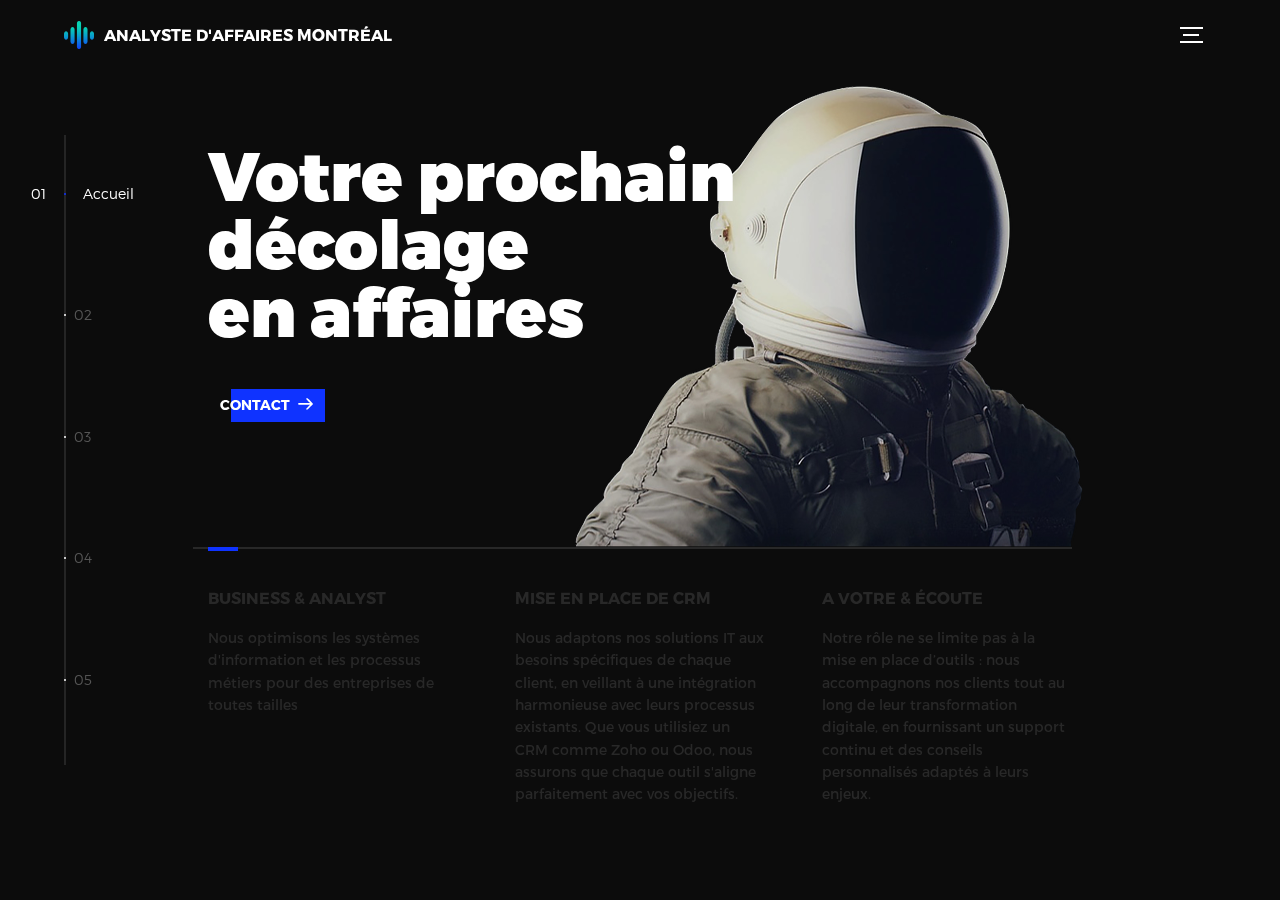
==== commit 33e2b999: "Add files via upload" ====
--- a/index.html
+++ b/index.html
@@ -284,7 +284,7 @@
       if (userLang.startsWith("fr") && !currentPage.includes("index.html")) {
         sessionStorage.setItem("redirected", "true"); // Marquer comme redirigé
         window.location.href = "/";
-      } else if (!userLang.startsWith("fr") && !currentPage.includes("eng.html")) {
+      } else if (!userLang.startsWith("fr") && !currentPage.includes("index.html")) {
         sessionStorage.setItem("redirected", "true"); // Marquer comme redirigé
         window.location.href = "/eng.html";
       }
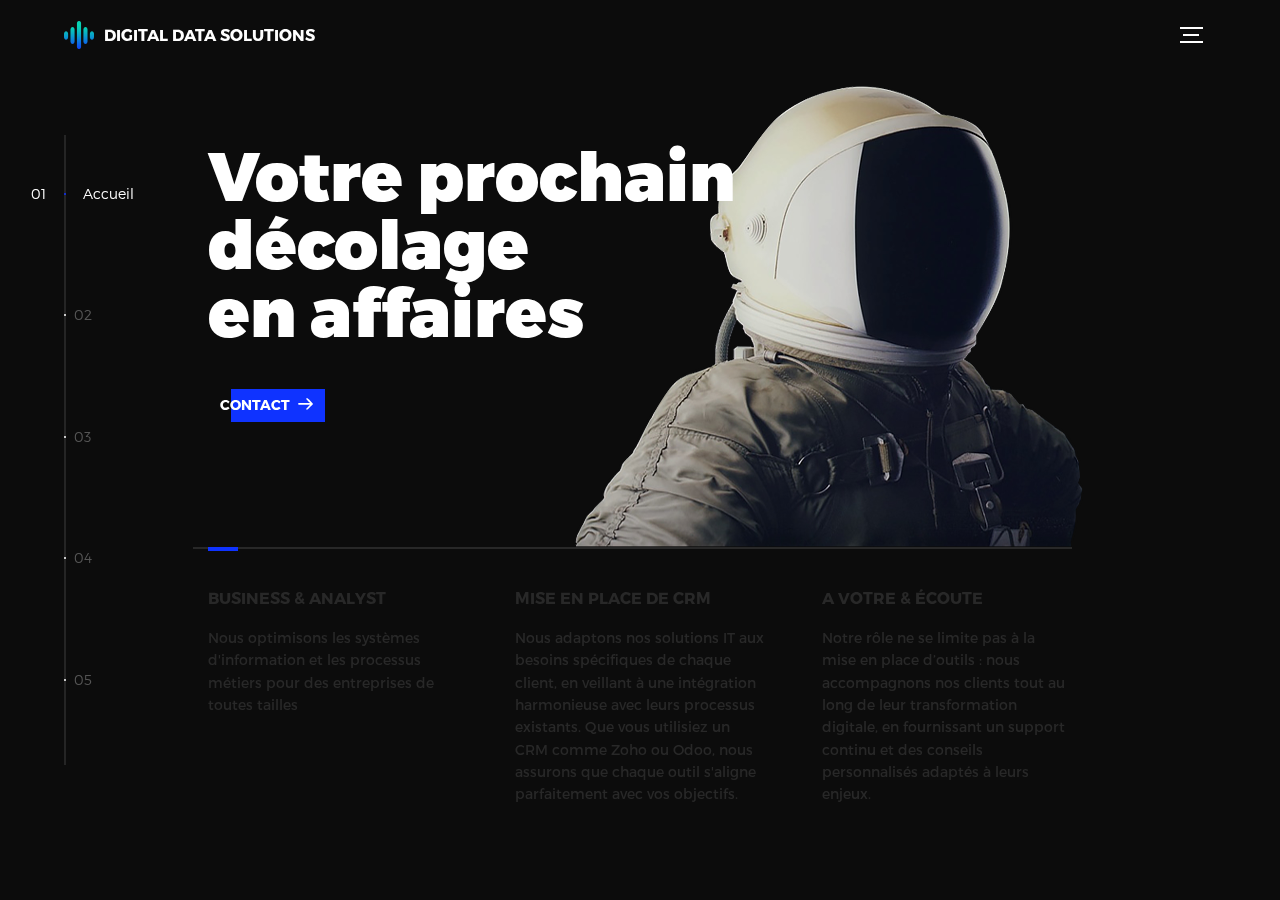
==== commit 507258bb: "Add files via upload" ====
--- a/index.html
+++ b/index.html
@@ -1,6 +1,29 @@
 <!DOCTYPE html>
 <html lang="fr">
 <head>
+  <script type="application/ld+json">
+    {
+      "@context": "https://schema.org",
+      "@type": "Organization",
+      "name": "Digital Data Solutions",
+      "url": "https://www.digitaldatasolutions.ca",
+      "logo": "https://www.digitaldatasolutions.ca/assets/img/logo.png",
+      "contactPoint": {
+        "@type": "ContactPoint",
+        "telephone": "+1 438 238 9850",
+        "contactType": "customer service",
+        "areaServed": "CA",
+        "availableLanguage": "French"
+      },
+      "address": {
+        "@type": "PostalAddress",
+        "addressLocality": "Montréal",
+        "addressRegion": "QC",
+        "addressCountry": "Canada"
+      }
+    }
+    </script>
+    
   <!-- Google tag (gtag.js) -->
 <script async src="https://www.googletagmanager.com/gtag/js?id=G-SS8JYD6P8V"></script>
 <script>
@@ -13,12 +36,15 @@
   <script type="text/javascript">(function(w,s){var e=document.createElement("script");e.type="text/javascript";e.async=true;e.src="https://cdn-eu.pagesense.io/js/20104296096/259f0558a5354e7eaf4dfadb2c120dd2.js";var x=document.getElementsByTagName("script")[0];x.parentNode.insertBefore(e,x);})(window,"script");</script>
   <title>Analyste d'affaires et management des données</title>
   <meta charset="utf-8">
+  
   <meta name="viewport" content="width=device-width, initial-scale=1">
   <meta http-equiv="X-UA-Compatible" content="IE=edge">
   <meta name="description" content="Optimisation des données, business analyst, génération de leads, mise en place de CRM">
   <meta name="keywords" content="global, template, html, sass, jquery">
   <meta name="author" content="Bucky Maler">
   <link rel="icon" href="assets/img/favicon.png">
+  <link rel="canonical" href="https://www.digitaldatasolutions.ca">
+
   <link rel="stylesheet" href="assets/css/main.css">
   <link rel="stylesheet" href="assets/css/main2.css">
   <!-- Google tag (gtag.js) -->
@@ -75,8 +101,7 @@
         <header class="header">
           <a class="header--logo" href="#0">
             <img src="assets/img/logo.png" alt="Global">
-            <p>Analyste d'affaires
-     Montréal</p>
+            <p>Digital Data Solutions</p>
           </a>
           <button class="header--cta cta">Contact</button>
           <div class="header--nav-toggle">
